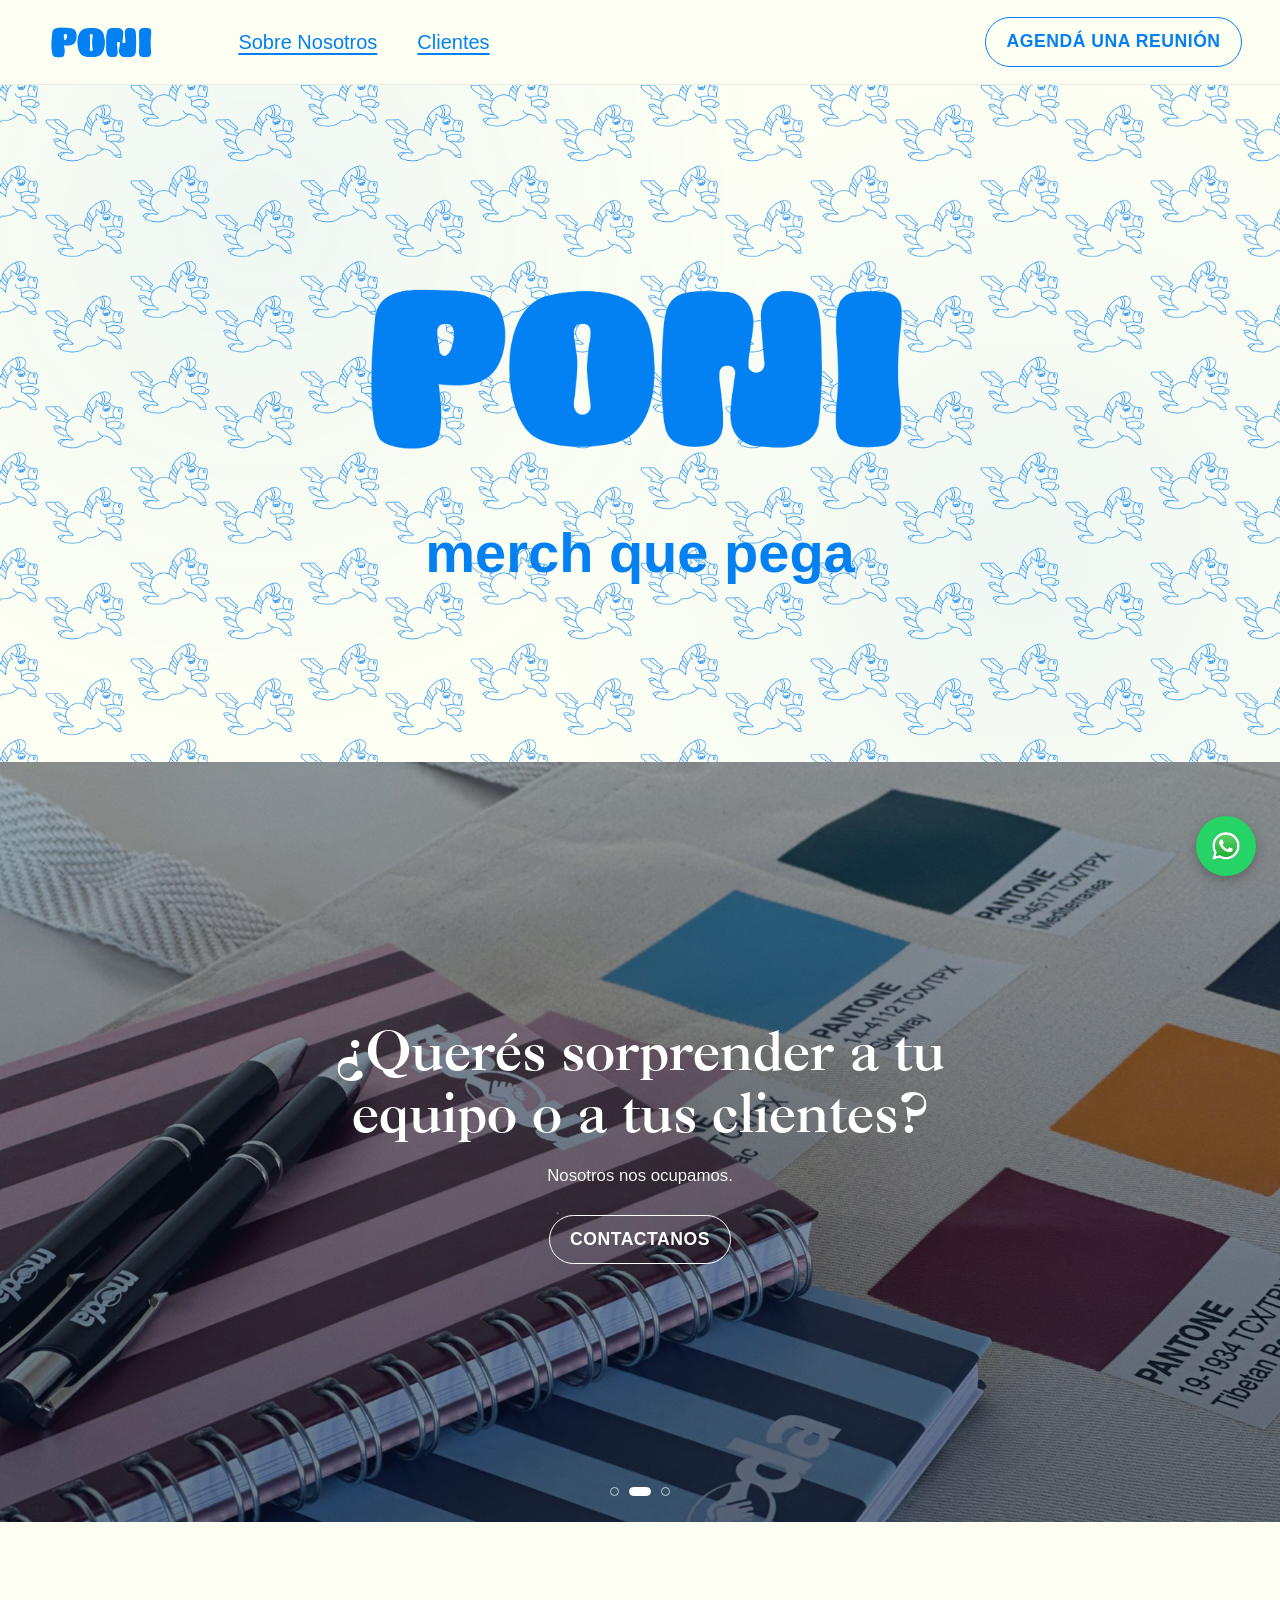
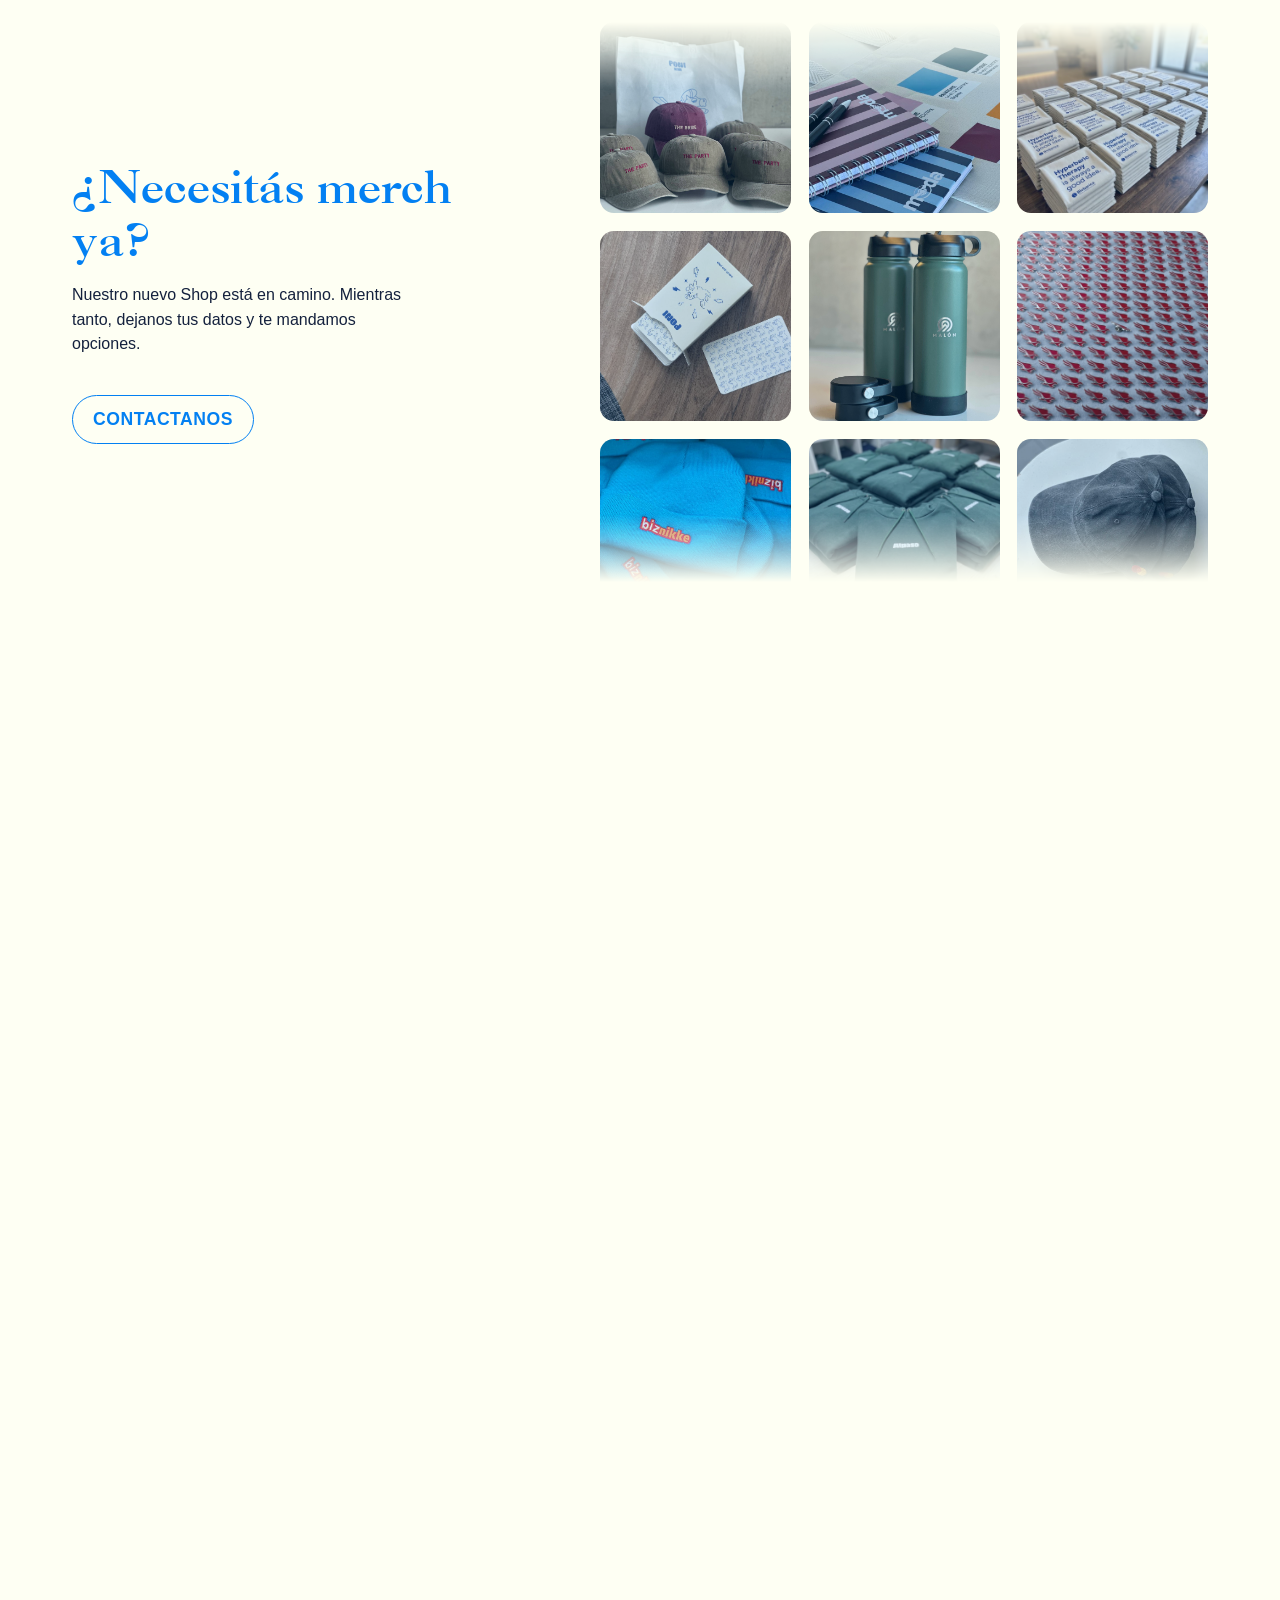
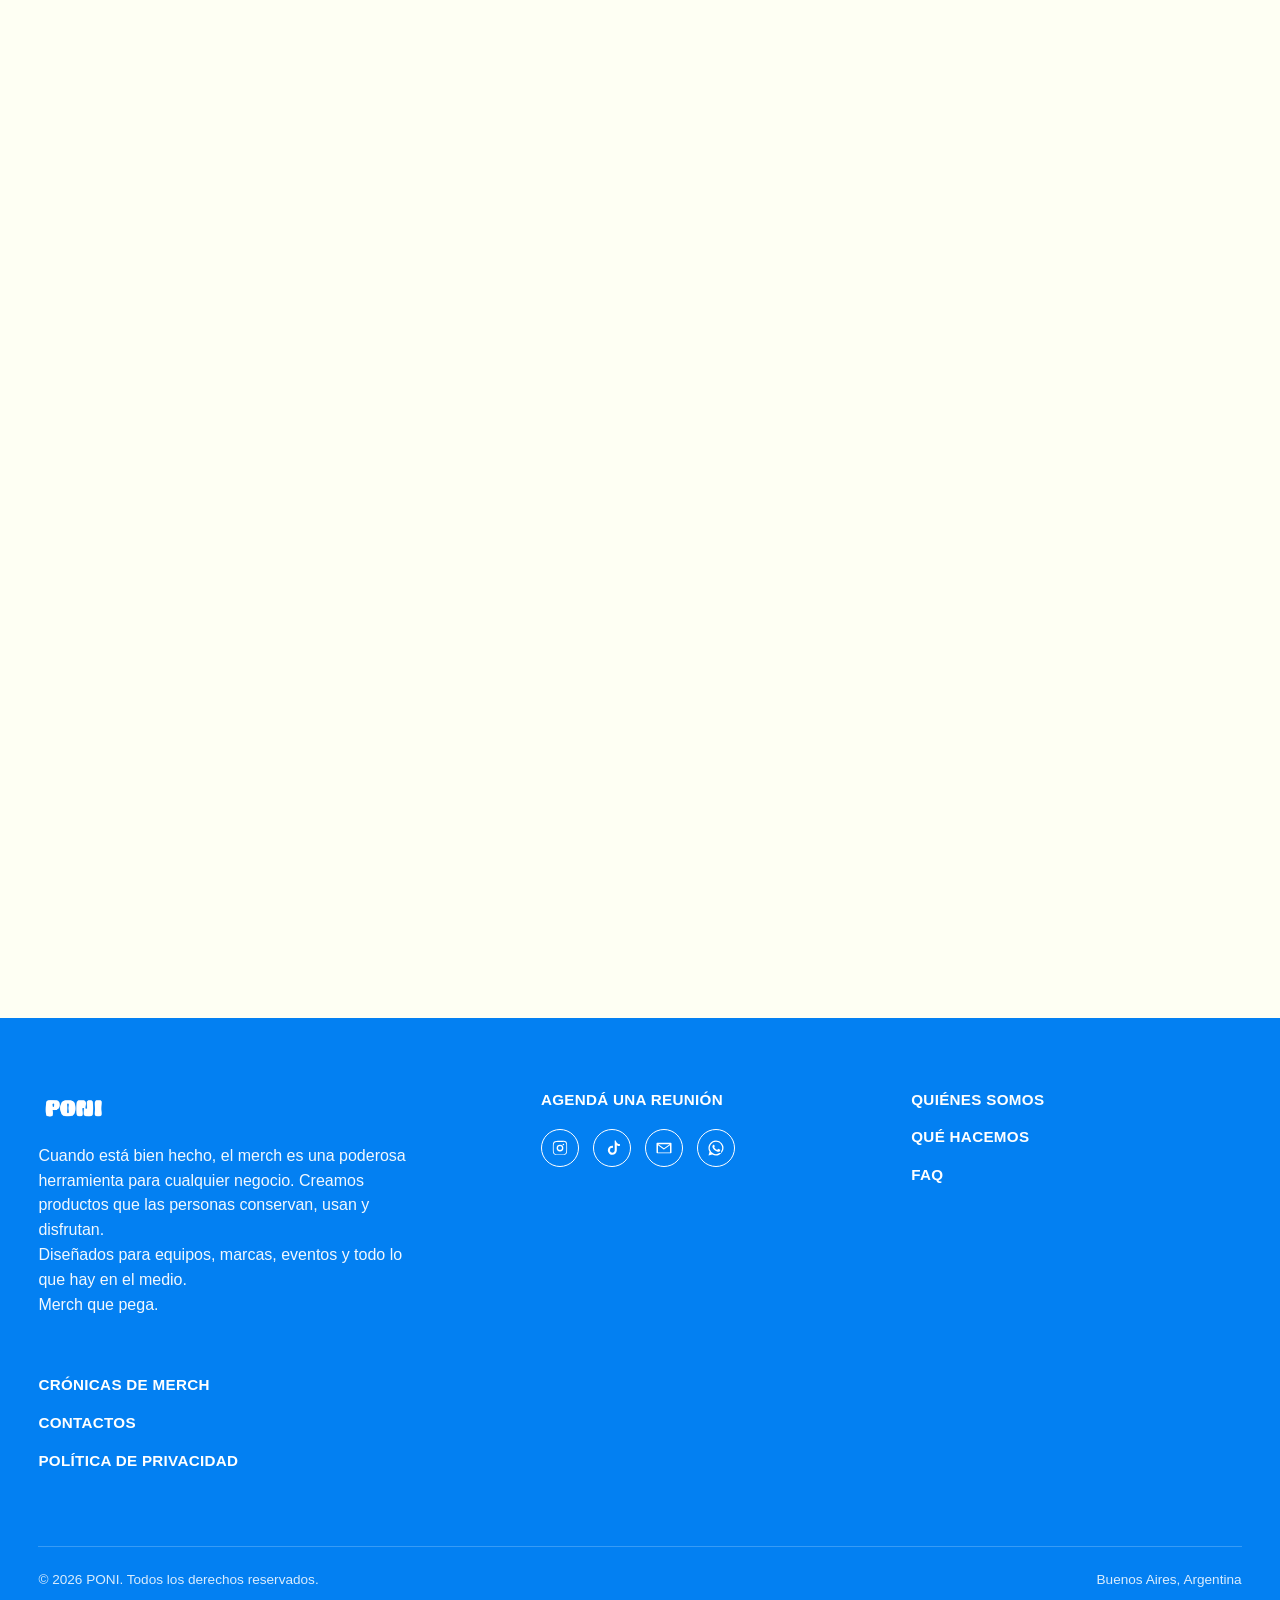
==== index.html @ 1d9a43fc "Update title and meta description in index.html" ====
<!DOCTYPE html>
<html lang="es">
<head>
  <meta charset="UTF-8">
  <meta name="viewport" content="width=device-width, initial-scale=1.0">
  <meta http-equiv="Content-Security-Policy" content="default-src 'self'; style-src 'self' 'unsafe-inline' https://fonts.googleapis.com; font-src 'self' https://fonts.gstatic.com; img-src 'self' data:; script-src 'self'; connect-src 'self'; object-src 'none'; base-uri 'self'; form-action 'self' mailto:; frame-ancestors 'none';">
<meta name="referrer" content="strict-origin-when-cross-origin">
  <title>Merch Personalizado y Merchandising Empresarial en Argentina | PONI</title>
<meta name="description" content="Creamos merch personalizado para empresas y eventos: botellas, tote bags, remeras, termos, mates, stickers y más. Merchandising empresarial que tus clientes van a usar de verdad. Pedí tu cotización.">
  <link rel="preconnect" href="https://fonts.googleapis.com">
  <link rel="preconnect" href="https://fonts.gstatic.com" crossorigin>
  <link href="https://fonts.googleapis.com/css2?family=Baloo+2:wght@600;700;800&family=Playfair+Display:ital,wght@0,500;0,600;0,700;1,600&family=Poppins:wght@400;500;600;700&display=swap" rel="stylesheet">
  <link rel="stylesheet" href="css/style.css">
  <link rel="icon" type="image/png" href="poni-beso.png">
  <link rel="stylesheet" href="https://cdnjs.cloudflare.com/ajax/libs/font-awesome/6.5.1/css/all.min.css">
  <script type="application/ld+json">
{
  "@context": "https://schema.org",
  "@type": "LocalBusiness",
  "name": "PONI Merch",
  "description": "Merchandising y merch personalizado para empresas y eventos.",
  "url": "https://mundoponi.com",
  "telephone": "+5491173352341",
  "address": {
    "@type": "PostalAddress",
    "addressLocality": "Buenos Aires",
    "addressCountry": "AR"
  },
  "sameAs": [
    "https://instagram.com/poni.merch",
    "https://www.tiktok.com/@poni.merch"
  ]
}
</script>
</head>
<body>
  <header class="site-header">
    <div class="wrap">
      <a href="index.html" class="logo"><img src="images/logo-poni.png" alt="PONI"></a>
      <nav class="main-nav">
        <a href="quienes-somos.html">Sobre Nosotros</a>
        <a href="clientes.html">Clientes</a>
      </nav>
      <a href="agenda.html" class="btn header-cta">Agendá una reunión</a>
      <button class="nav-toggle" aria-label="Abrir menu" onclick="document.querySelector('.main-nav').classList.toggle('open')">
        <span></span><span></span><span></span>
      </button>
    </div>
  </header>

  <section class="hero">
    <div class="hero-pattern" aria-hidden="true"></div>
    <div class="hero-inner">
      <img class="wordmark-img" src="images/logo-poni.png" alt="PONI">
      <p class="tagline">merch que pega</p>
    </div>
  </section>

  <section class="hero-carousel" aria-label="Destacados">
    <div class="hc-track">
      <div class="hc-slide is-active" style="background-image:url('images/hero-evento.jpg')">
        <div class="wrap">
          <h2>&iquest;Est&aacute;s organizando un evento?</h2>
          <p>Conoc&eacute; c&oacute;mo las marcas l&iacute;deres usan el merchandising personalizado de Poni para fortalecer su marca, conectar con su audiencia y alcanzar objetivos concretos.</p>
          <a href="que-hacemos.html#contacto" class="btn on-dark">Contactanos</a>
        </div>
      </div>
      <div class="hc-slide" style="background-image:url('images/hero-sorprender.jpg')">
        <div class="wrap">
          <h2>&iquest;Quer&eacute;s sorprender a tu equipo o a tus clientes?</h2>
          <p>Nosotros nos ocupamos.</p>
          <a href="que-hacemos.html#contacto" class="btn on-dark">Contactanos</a>
        </div>
      </div>
      <div class="hc-slide" style="background-image:url('images/hero-personalizado.jpg')">
        <div class="wrap">
          <h2>&iquest;Busc&aacute;s algo personalizado?</h2>
          <p>Nosotros lo podemos hacer.<br>Mandanos tus ideas</p>
          <a href="que-hacemos.html#contacto" class="btn on-dark">Contactanos</a>
        </div>
      </div>
    </div>
    <div class="hc-dots" role="tablist" aria-label="Elegir diapositiva">
      <button class="hc-dot is-active" aria-label="Diapositiva 1"></button>
      <button class="hc-dot" aria-label="Diapositiva 2"></button>
      <button class="hc-dot" aria-label="Diapositiva 3"></button>
    </div>
  </section>

  <section class="need-block">
    <div class="wrap need-grid">
      <div class="need-copy">
        <h2>&iquest;Necesit&aacute;s merch ya?</h2>
        <p>Nuestro nuevo Shop est&aacute; en camino. Mientras tanto, dejanos tus datos y te mandamos opciones.</p>
        <a href="que-hacemos.html#contacto" class="btn">Contactanos</a>
      </div>
      <div class="photo-collage">
  <div class="pc-lane pc-lane-down">
    <div class="pc-track">
      <a class="pc-item" href="clientes.html"><img src="images/t.JPG" alt="Gorras personalizadas PONI"></a>
      <a class="pc-item" href="clientes.html"><img src="images/cronicas-hero.jpg" alt="Mercado Libre"></a>
      <a class="pc-item" href="clientes.html"><img src="images/cl-biznikke.jpg" alt="Gorros Biznikke"></a>
      <a class="pc-item" href="clientes.html"><img src="images/cl-cabify.jpg" alt="Cabify Logistics"></a>
    </div>
  </div>
  <div class="pc-lane pc-lane-up">
    <div class="pc-track">
      <a class="pc-item" href="clientes.html"><img src="images/cl-pantone.jpg" alt="Cuadernos personalizados"></a>
      <a class="pc-item" href="clientes.html"><img src="images/malon.JPG" alt="Kit empresarial de bienvenida"></a>
      <a class="pc-item" href="clientes.html"><img src="images/cl-alpaso.jpg" alt="Buzos personalizados para tu café"></a>
      <a class="pc-item" href="clientes.html"><img src="images/cl-gio.jpg" alt="Kit para eventos personalizados"></a>
    </div>
  </div>
  <div class="pc-lane pc-lane-down">
    <div class="pc-track">
      <a class="pc-item" href="clientes.html"><img src="images/gallery-4.jpg" alt="Tote bags personalizadas"></a>
      <a class="pc-item" href="clientes.html"><img src="images/pins.JPG" alt="Mastercard pins personalizados"></a>
      <a class="pc-item" href="clientes.html"><img src="images/gallery-2.jpg" alt="Gorras bordadas o estampadas"></a>
      <a class="pc-item" href="clientes.html"><img src="images/cl-pampajet.jpg" alt="Pins personalizados"></a>
    </div>
  </div>
</div>
  </section>


  <section class="gallery-section">
    <div class="wrap">
      <h2 class="section-title">Merch que peg&oacute;.</h2>
    </div>
    <div class="gallery-outer">
      <div class="gallery">
        <figure><img src="images/cl-mercadolibre.jpg" alt="Mercado Libre" loading="lazy"><figcaption>Mercado Libre</figcaption></figure>
<figure><img src="images/cl-mastercard.jpg" alt="Mastercard" loading="lazy"><figcaption>Mastercard</figcaption></figure>
<figure><img src="images/alpaso-buzoback.jpg" alt="Alpaso" loading="lazy"><figcaption>Alpaso</figcaption></figure>
<figure><img src="images/cl-biofarea.jpg" alt="Biobarica" loading="lazy"><figcaption>Biobarica</figcaption></figure>
<figure><img src="images/cl-cabify.jpg" alt="Cabify Logistics" loading="lazy"><figcaption>Cabify Logistics</figcaption></figure>
<figure><img src="images/cl-pampajet.jpg" alt="Pampa Jet" loading="lazy"><figcaption>Pampa Jet</figcaption></figure>
<figure><img src="images/cl-biznikke.jpg" alt="Biznikke" loading="lazy"><figcaption>Biznikke</figcaption></figure>
<figure><img src="images/cl-gio.jpg" alt="Gio" loading="lazy"><figcaption>Gio</figcaption></figure>

        <figure><img src="images/cl-mercadolibre.jpg" alt="Mercado Libre" loading="lazy"><figcaption>Mercado Libre</figcaption></figure>
<figure><img src="images/cl-mastercard.jpg" alt="Mastercard" loading="lazy"><figcaption>Mastercard</figcaption></figure>
<figure><img src="images/takenos-red.jpg" alt="Takenos" loading="lazy"><figcaption>Takenos</figcaption></figure>
<figure><img src="images/santander-c.jpg" alt="Santander" loading="lazy"><figcaption>Santander</figcaption></figure>
<figure><img src="images/casa-moma.jpg" alt="Casa Moma" loading="lazy"><figcaption>Casa Moma</figcaption></figure>
<figure><img src="images/cl-pampajet.jpg" alt="Pampa Jet" loading="lazy"><figcaption>Pampa Jet</figcaption></figure>
<figure><img src="images/cl-biznikke.jpg" alt="Biznikke" loading="lazy"><figcaption>Biznikke</figcaption></figure>
<figure><img src="images/draper-t.jpg" alt="Draper" loading="lazy"><figcaption>Draper</figcaption></figure>

      </div>
    </div>
  </section>


  <section class="banner tall" style="background-image:url('images/hero-final.jpg')">
    <div class="wrap">
      <h2>&iquest;Est&aacute;s listo para que tus clientes recuerden tu marca para siempre?</h2>
      <a href="agenda.html" class="btn on-dark">Agendá una reunión</a>
    </div>
  </section>

  <section class="feature-rows">
  <div class="wrap">
    <h2>Merchandising personalizado para tu marca</h2>
    <div class="feature-row">
      <h3>Botellas y termos personalizados</h3>
      <p>Botellas, termos y mates con tu logo, ideales para regalos corporativos y merch de equipo.</p>
    </div>
    <div class="feature-row">
      <h3>Remeras y buzos personalizados</h3>
      <p>Indumentaria personalizada para eventos, lanzamientos y equipos de trabajo.</p>
    </div>
    <div class="feature-row">
      <h3>Tote bags y lonas personalizadas</h3>
      <p>Bolsas reutilizables con tu diseño, perfectas para ferias, eventos y regalos empresariales.</p>
    </div>
    <div class="feature-row">
      <h3>Stickers, biromes y lapiceras personalizadas</h3>
      <p>Productos ideales para packs de bienvenida y merchandising masivo.</p>
    </div>
  </div>
</section>

  <footer class="site-footer">
    <div class="wrap">
      <div class="footer-top">
        <div class="footer-brand">
          <span class="logo"><img src="images/logo-poni.png" alt="PONI"></span>
          <p>Cuando está bien hecho, el merch es una poderosa herramienta para cualquier negocio. Creamos productos que las personas conservan, usan y disfrutan.<br>
          Diseñados para equipos, marcas, eventos y todo lo que hay en el medio.<br>
          Merch que pega.</p>
        </div>
        <div class="footer-col">
          <a href="agenda.html">Agendá una reunión</a>
          <div class="social-row">
            <a href="https://instagram.com/poni.merch" aria-label="Instagram" target="_blank" rel="noopener"><svg viewBox="0 0 24 24"><path d="M12 2.2c3.2 0 3.6 0 4.9.07 1.2.06 2.4.32 3.3 1.2.9.9 1.14 2 1.2 3.3.06 1.3.07 1.7.07 4.9s0 3.6-.07 4.9c-.06 1.2-.3 2.4-1.2 3.3-.9.9-2.1 1.14-3.3 1.2-1.3.06-1.7.07-4.9.07s-3.6 0-4.9-.07c-1.2-.06-2.4-.3-3.3-1.2-.9-.9-1.14-2.1-1.2-3.3C2.5 15.6 2.5 15.2 2.5 12s0-3.6.07-4.9c.06-1.2.3-2.4 1.2-3.3.9-.9 2.1-1.14 3.3-1.2C8.4 2.2 8.8 2.2 12 2.2zm0 1.8c-3.14 0-3.5 0-4.75.07-1 .05-1.9.25-2.6.96-.7.7-.9 1.6-.96 2.6C3.6 8.5 3.6 8.86 3.6 12s0 3.5.07 4.75c.05 1 .25 1.9.96 2.6.7.7 1.6.9 2.6.96 1.25.06 1.6.07 4.75.07s3.5 0 4.75-.07c1-.05 1.9-.25 2.6-.96.7-.7.9-1.6.96-2.6.06-1.25.07-1.6.07-4.75s0-3.5-.07-4.75c-.05-1-.25-1.9-.96-2.6-.7-.7-1.6-.9-2.6-.96C15.5 4 15.14 4 12 4zm0 3.5a4.5 4.5 0 110 9 4.5 4.5 0 010-9zm0 1.8a2.7 2.7 0 100 5.4 2.7 2.7 0 000-5.4zm5.6-2a1.05 1.05 0 11-2.1 0 1.05 1.05 0 012.1 0z"/></svg></a>
            <a href="https://www.tiktok.com/@poni.merch" aria-label="TikTok" target="_blank" rel="noopener"><svg viewBox="0 0 24 24"><path d="M14.5 2h2.6c.15 1.4.8 2.6 1.9 3.5 1 .8 2.2 1.2 3.5 1.2v2.7c-1.5 0-2.9-.4-4.1-1.2v6.9c0 3.3-2.7 6-6 6-1.3 0-2.6-.4-3.6-1.2a6 6 0 01-2.4-4.8c0-3.3 2.7-6 6-6 .3 0 .6 0 .9.06v2.8a3.3 3.3 0 00-.9-.13 3.2 3.2 0 100 6.4c1.8 0 3.2-1.4 3.2-3.2V2z"/></svg></a>
            <a href="mailto:clara@mundoponi.com" aria-label="Email"><svg viewBox="0 0 24 24"><path d="M3 5h18a1 1 0 011 1v12a1 1 0 01-1 1H3a1 1 0 01-1-1V6a1 1 0 011-1zm1.4 2L12 12.3 19.6 7H4.4zM4 8.4V18h16V8.4l-7.6 5.4a1 1 0 01-1.2 0L4 8.4z"/></svg></a>
            <a href="https://wa.me/5491173352341?text=Hola%21%20Te%20escribo%20desde%20la%20web.%20Quería%20pedir%20un%20presupuesto%20de%20merch%20%3A%29" aria-label="WhatsApp" target="_blank" rel="noopener"><svg viewBox="0 0 24 24"><path d="M12 2a10 10 0 00-8.6 15.1L2 22l5-1.3A10 10 0 1012 2zm0 1.8a8.2 8.2 0 016.9 12.6l-.2.4.6 2.3-2.3-.6-.4.2A8.2 8.2 0 1112 3.8zm-3.2 4c-.2 0-.5 0-.7.3-.2.3-.9.8-.9 2s.9 2.4 1 2.5c.1.2 1.8 2.8 4.4 3.8 2.2.9 2.6.7 3.1.6.5 0 1.6-.6 1.8-1.3.2-.6.2-1.2.2-1.3-.1-.1-.3-.2-.6-.3l-1.8-.9c-.2-.1-.4-.1-.6.1l-.8 1c-.2.2-.3.2-.6.1-.3-.1-1.2-.4-2.2-1.4-.8-.7-1.4-1.6-1.5-1.9-.2-.3 0-.4.1-.6l.5-.6c.2-.2.2-.4.1-.6L9.6 8c-.2-.4-.4-.4-.6-.4h-.2z"/></svg></a>
          </div>
        </div>
        <div class="footer-col">
          <a href="quienes-somos.html">Quiénes somos</a>
          <a href="que-hacemos.html">Qué hacemos</a>
          <a href="que-hacemos.html#faq">FAQ</a>
        </div>
        <div class="footer-col">
          <a href="cronicas.html">Crónicas de merch</a>
          <a href="que-hacemos.html#contacto">Contactos</a>
          <a href="politica-privacidad.html">Política de privacidad</a>
        </div>
      </div>
      <div class="footer-bottom">
        <span>&copy; <span id="year"></span> PONI. Todos los derechos reservados.</span>
        <span>Buenos Aires, Argentina</span>
      </div>
    </div>
  </footer>
  <script src="js/main.js"></script>
  
 <a href="https://wa.me/5491173352341?text=Hola!%20Te%20escribo%20desde%20la%20web.%20Quer%C3%ADa%20pedir%20un%20presupuesto%20de%20merch%20%3A)" class="whatsapp-float" target="_blank" aria-label="Escribinos por WhatsApp">
  <img src="images/whatsapp-icon.png" alt="WhatsApp">
</a>
  
</body>
</html>
---- css/style.css ----
/* ==========================================================================
   PONI — merch que pega
   Shared stylesheet
   ========================================================================== */
@font-face {
  font-family: "Caslon 3 LT";
  src: url("../Caslon 3 LT Regular.ttf") format("truetype");
  font-weight: 400;
  font-style: normal;
  font-display: swap;
}

:root {
  --blue: #0380f2;
  --blue-dark: #0468c4;
  --navy: #0a1e3a;
  --cream: #fefff3;
  --cream-2: #fefff3;
  --ink: #14213d;
  --white: #ffffff;

  --font-display: "Baloo 2", "Poppins", sans-serif;   /* PONI logo, buttons, footer nav */
  --font-serif: "Caslon 3 LT", Georgia, serif;    /* headline copy */
  --font-body: "Helvetica Neue", Helvetica, Arial, sans-serif;   /* paragraphs, nav links */
   
  --container: 1200px;
  --radius: 999px;
  --radius-card: 18px;
}

* { box-sizing: border-box; }

html { scroll-behavior: smooth; }

body {
  margin: 0;
  background: var(--cream);
  color: var(--ink);
  font-family: var(--font-body);
  font-size: 16px;
  line-height: 1.55;
  -webkit-font-smoothing: antialiased;
}

img { max-width: 100%; display: block; }

a { color: inherit; text-decoration: none; }

.wrap {
  max-width: var(--container);
  margin: 0 auto;
  padding: 0 32px;
}

h1, h2, h3 { margin: 0; font-weight: 400; }

/* ---------- Buttons ---------- */
.btn {
  display: inline-flex;
  align-items: center;
  justify-content: center;
  gap: 8px;
  border: 1.5px solid currentColor;
  border-radius: var(--radius);
  padding: 10px 20px;
  font-family: var(--font-display);
  font-weight: 700;
  font-size: 1.1rem;
  letter-spacing: 0.03em;
  text-transform: uppercase;
  cursor: pointer;
  background: transparent;
  color: var(--blue);
  transition: background 0.18s ease, color 0.18s ease, transform 0.18s ease;
}
.btn:hover { background: var(--blue); color: var(--white); transform: translateY(-1px); }

.btn.on-dark { color: var(--white); }
.btn.on-dark:hover { background: var(--white); color: var(--navy); }

.btn.solid {
  background: var(--blue);
  color: var(--white);
  border-color: var(--blue);
}
.btn.solid:hover { background: var(--blue-dark); border-color: var(--blue-dark); }

/* ---------- Header ---------- */
.site-header {
  position: sticky;
  top: 0;
  z-index: 100;
  background: var(--cream);
  border-bottom: 1px solid rgba(10, 30, 58, 0.08);
}
.site-header .wrap {
  display: flex;
  align-items: center;
  justify-content: space-between;
  gap: 24px;
  max-width: none;
  padding: 6px clamp(16px, 3vw, 40px);   /* antes 18px arriba y abajo */
}
.logo {
  font-family: var(--font-display);
  font-weight: 800;
  font-size: 1.6rem;
  color: var(--blue);
  letter-spacing: 0.01em;
}
.logo img { height: 72px; width: auto; display: block; }
.footer-brand .logo img { height: 40px; filter: brightness(0) invert(1); }
.legal .logo-img { height: 56px; width: auto; margin: 0 auto; display: block; }
.main-nav {
  display: flex;
  align-items: center;
  gap: 40px;            /* antes 32px */
  flex: 1;
  margin-left: 48px;    /* antes 40px */
}
.main-nav a {
  color: var(--blue);
  font-size: 1.25rem;   /* antes 0.98rem */
  text-decoration: underline;
  text-underline-offset: 4px;
}
.main-nav a:hover { color: var(--blue-dark); }
.header-cta { white-space: nowrap; }

.nav-toggle {
  display: none;
  background: none;
  border: none;
  cursor: pointer;
  padding: 6px;
}
.nav-toggle span {
  display: block;
  width: 24px;
  height: 2px;
  background: var(--blue);
  margin: 5px 0;
}

/* ---------- Hero (home) ---------- */
.hero {
  position: relative;
  overflow: hidden;
  text-align: center;
  padding: 90px 24px 110px;
  background-image: radial-gradient(circle at 20% 20%, rgba(3,128,242,0.06), transparent 45%),
    radial-gradient(circle at 80% 70%, rgba(3,128,242,0.06), transparent 45%);
}
.hero-pattern {
  position: absolute;
  inset: 0;
  background-image:
    url("../images/pattern-poni.png"),
    url("../images/pattern-poni.png");
  background-size: 170px auto, 170px auto;
  background-position: 0 0, 85px 61px;
  background-repeat: repeat, repeat;
  opacity: 0.9;
  z-index: 0;
  animation: patternDrift 18s linear infinite;
  animation-direction: reverse;
}
@keyframes patternDrift {
  from { background-position: 0 0, 85px 61px; }
  to   { background-position: -130px 100px, -45px 161px; }
}
.hero-inner { position: relative; z-index: 1; }
.hero .wordmark-img {
  width: min(680px, 82vw);
  margin: 0 auto;
  display: block;
  animation: heroPop 0.8s cubic-bezier(.2,.9,.3,1.3) both;
}
.hero .tagline {
  font-family: var(--font-display);
  font-weight: 700;
  color: var(--blue);
  font-size: clamp(1.4rem, 6vw, 3.5rem);
  margin-top: clamp(-3rem, -8vw, -6rem);
  animation: heroFadeUp 0.7s ease-out 0.25s both;
}
@keyframes heroPop {
  0% { opacity: 0; transform: scale(0.85) translateY(18px); }
  100% { opacity: 1; transform: scale(1) translateY(0); }
}
@keyframes heroFadeUp {
  0% { opacity: 0; transform: translateY(14px); }
  100% { opacity: 1; transform: translateY(0); }
}

/* Ajustes para pantallas chicas */
@media (max-width: 600px) {
  .hero {
    padding: 60px 16px 70px;
  }
}

@media (prefers-reduced-motion: reduce) {
  .hero-pattern { animation: none; }
  .hero .wordmark-img, .hero .tagline { animation: none; }
}

/* ---------- Home hero carousel (auto-rotating, sliding) ---------- */
.hero-carousel {
  position: relative;
  height: 760px;
  overflow: hidden;
}
.hc-track {
  display: flex;
  height: 100%;
  transition: transform 0.8s cubic-bezier(.65, 0, .35, 1);
  will-change: transform;
}
.hc-slide {
  position: relative;
  flex: 0 0 100%;
  display: flex;
  align-items: center;
  background-size: cover;
  background-position: center;
  color: var(--white);
  text-align: center;
}
.hc-slide::before {
  content: "";
  position: absolute;
  inset: 0;
  background: linear-gradient(180deg, rgba(10,20,40,0.35), rgba(10,20,40,0.55));
}
.hc-slide .wrap { position: relative; z-index: 1; width: 100%; }
.hc-slide h2 {
  font-family: var(--font-serif);
  font-size: clamp(2.1rem, 5vw, 3.4rem);
  line-height: 1.15;
  max-width: 780px;
  margin: 0 auto;
}
.hc-slide p {
  max-width: 560px;
  margin: 18px auto 0;
  font-size: 1.05rem;
  opacity: 0.95;
}
.hc-slide .btn { margin-top: 26px; }
.hc-dots {
  position: absolute;
  z-index: 3;
  left: 50%;
  bottom: 26px;
  transform: translateX(-50%);
  display: flex;
  gap: 10px;
}
.hc-dot {
  width: 9px;
  height: 9px;
  border-radius: 50%;
  border: 1.5px solid var(--white);
  background: transparent;
  padding: 0;
  cursor: pointer;
  opacity: 0.7;
  transition: opacity 0.2s ease, background 0.2s ease, width 0.2s ease;
}
.hc-dot.is-active {
  background: var(--white);
  opacity: 1;
  width: 22px;
  border-radius: 5px;
}
@media (max-width: 980px) {
  .hero-carousel { height: 620px; }
}
@media (max-width: 640px) {
  .hero-carousel { height: 520px; }
}
@media (prefers-reduced-motion: reduce) {
  .hc-track { transition: none; }
}
/* ---------- Photo banner sections (full-bleed with overlay text) ---------- */
.banner {
  position: relative;
  min-height: 560px;
  display: flex;
  align-items: center;
  background-size: cover;
  background-position: center;
  color: var(--white);
  text-align: center;
  overflow: hidden;
}
.banner::before {
  content: "";
  position: absolute;
  inset: 0;
  background: linear-gradient(180deg, rgba(10,20,40,0.35), rgba(10,20,40,0.55));
}
.banner .wrap { position: relative; z-index: 1; width: 100%; }
.banner h2 {
  font-family: var(--font-serif);
  font-size: clamp(2.1rem, 5vw, 3.4rem);
  line-height: 1.15;
  max-width: 780px;
  margin: 0 auto;
}
.banner p {
  max-width: 560px;
  margin: 18px auto 0;
  font-size: 1.05rem;
  opacity: 0.95;
}
.banner .btn { margin-top: 26px; }
.banner.short { min-height: 420px; }
.banner.tall { min-height: 640px; }

/* ---------- Split need-block ---------- */
.need-block {
  padding: 100px 0;
}
.need-grid {
  display: grid;
  grid-template-columns: 1fr 1.3fr;
  gap: 60px;
  align-items: center;
}
.need-grid h2 {
  font-family: var(--font-serif);
  color: var(--blue);
  font-size: clamp(2rem, 4vw, 2.9rem);
  line-height: 1.15;
}
.need-grid p { margin-top: 16px; max-width: 40ch; }
.need-grid .btn { margin-top: 22px; }

/* ---------- Photo collage: 3 columns scrolling forever ---------- */
.photo-collage {
  display: grid;
  grid-template-columns: repeat(3, 1fr);
  gap: 18px;
  height: 560px;                 /* alto de la "ventana"; ajustalo a gusto */
  overflow: hidden;
  -webkit-mask-image: linear-gradient(to bottom, transparent, #000 12%, #000 88%, transparent);
  mask-image: linear-gradient(to bottom, transparent, #000 12%, #000 88%, transparent);
}
.pc-lane { min-width: 0; }
.pc-track {
  display: flex;
  flex-direction: column;
  will-change: transform;
}
.pc-item {
  display: block;
  margin-bottom: 18px;           /* margin y no gap, para que el loop sea exacto */
  border-radius: 14px;
  overflow: hidden;
}
.pc-item img {
  width: 100%;
  aspect-ratio: 1 / 1;
  height: auto;
  object-fit: cover;
}

/* Solo se anima cuando el JS ya duplicó las fotos (clase pc-ready) */
.pc-ready .pc-lane-down .pc-track { animation: pc-down 50s linear infinite; }
.pc-ready .pc-lane-up .pc-track   { animation: pc-up 42s linear infinite; }
.photo-collage:hover .pc-track    { animation-play-state: paused; }

@keyframes pc-up   { from { transform: translateY(0); }    to { transform: translateY(-50%); } }
@keyframes pc-down { from { transform: translateY(-50%); } to { transform: translateY(0); } }

@media (max-width: 640px) {
  .photo-collage { height: 420px; gap: 10px; }
  .pc-item { margin-bottom: 10px; border-radius: 10px; }
}
@media (prefers-reduced-motion: reduce) {
  .photo-collage { height: auto; -webkit-mask-image: none; mask-image: none; }
}

/* ---------- Gallery / Merch que pegó ---------- */
.section-title {
  font-family: var(--font-serif);
  color: var(--blue);
  font-size: clamp(2.2rem, 5vw, 3.2rem);
  padding: 0 0 40px;
}
.gallery-outer {
  width: 100%;
  overflow: hidden;
  padding-bottom: 12px;
}
.gallery {
  display: flex;
  gap: 20px;
  width: max-content;
  padding: 0 32px;
  animation: gallery-scroll 42s linear infinite;
}
.gallery-outer:hover .gallery,
.gallery-outer:focus-within .gallery {
  animation-play-state: paused;
}
@keyframes gallery-scroll {
  from { transform: translateX(0); }
  to { transform: translateX(-50%); }
}
.gallery-static {
  display: grid;
  grid-template-columns: repeat(4, 1fr);
  gap: 20px;
}
.gallery figure {
  flex: 0 0 auto;
  width: min(320px, 70vw);
}
.gallery figure, .gallery-static figure {
  position: relative;
  margin: 0;
  border-radius: var(--radius-card);
  overflow: hidden;
  aspect-ratio: 4 / 5;
}
.gallery img, .gallery-static img { width: 100%; height: 100%; object-fit: cover; }
.gallery figcaption, .gallery-static figcaption {
  position: absolute;
  left: 16px;
  bottom: 14px;
  color: var(--white);
  font-family: var(--font-serif);
  font-size: 1.2rem;
  text-shadow: 0 2px 10px rgba(0,0,0,0.35);
}
.gallery-section { padding: 90px 0 60px; }
.gallery-section .wrap { margin-bottom: 40px; }
@media (prefers-reduced-motion: reduce) {
  .gallery { animation: none; overflow-x: auto; scroll-snap-type: x proximity; }
  .gallery figure { scroll-snap-align: start; }
}

/* ---------- Footer ---------- */
.site-footer {
  background: var(--blue);
  color: var(--white);
  padding: 70px 0 40px;
  margin-top: 0;
}
.footer-top {
  display: grid;
  grid-template-columns: 1.4fr 1fr 1fr;
  gap: 40px;
  padding-bottom: 60px;
}
.footer-brand .logo { color: var(--white); }
.footer-brand p { margin-top: 16px; max-width: 42ch; opacity: 0.95; }
.footer-col a, .footer-col p {
  display: block;
  font-family: var(--font-display);
  font-weight: 700;
  text-transform: uppercase;
  font-size: 0.95rem;
  letter-spacing: 0.02em;
  margin-bottom: 14px;
}
.footer-col a:hover { text-decoration: underline; }
.social-row {
  display: flex;
  gap: 14px;
  margin-top: 18px;
}
.site-footer .wrap {
  max-width: none;
  padding-left: clamp(16px, 3vw, 40px);
  padding-right: clamp(16px, 3vw, 40px);
}
.social-row a {
  width: 38px; height: 38px;
  border: 1.5px solid var(--white);
  border-radius: 50%;
  display: flex; align-items: center; justify-content: center;
}
.social-row svg { width: 18px; height: 18px; fill: var(--white); }
.footer-bottom {
  border-top: 1px solid rgba(255,255,255,0.25);
  padding-top: 22px;
  font-size: 0.85rem;
  opacity: 0.85;
  display: flex;
  justify-content: space-between;
  flex-wrap: wrap;
  gap: 10px;
}

/* ---------- Generic page hero (inner pages) ---------- */
.page-hero {
  padding: 70px 0 20px;
}
.page-hero h1 {
  font-family: var(--font-serif);
  color: var(--blue);
  font-size: clamp(2.4rem, 6vw, 3.8rem);
  line-height: 1.1;
  max-width: 16ch;
}
.page-hero .eyebrow-line {
  color: var(--blue);
  font-size: 1.05rem;
  margin-top: 14px;
  max-width: 60ch;
}

/* ---------- Two column text/image ---------- */
.split {
  display: grid;
  grid-template-columns: 1fr 1fr;
  gap: 70px;
  align-items: center;
  padding: 70px 0;
}
.split img { border-radius: var(--radius-card); width: 100%; object-fit: cover; }
.split.reverse .col-media { order: 2; }
.split h2 {
  font-family: var(--font-serif);
  color: var(--blue);
  font-size: clamp(1.7rem, 3.5vw, 2.3rem);
  line-height: 1.2;
}
.split p { margin-top: 14px; }

/* ---------- value / feature rows ---------- */
.feature-rows { padding: 60px 0; }
.feature-row {
  display: grid;
  grid-template-columns: 1fr 1.6fr;
  gap: 40px;
  padding: 34px 0;
  border-top: 1px solid rgba(10,30,58,0.12);
}
.feature-row:last-child { border-bottom: 1px solid rgba(10,30,58,0.12); }
.feature-row h3 {
  font-family: var(--font-serif);
  color: var(--blue);
  font-size: 1.4rem;
  line-height: 1.25;
}
.feature-row p { margin: 0; }

/* ---------- Values 3 col (quienes somos) ---------- */
.values-grid {
  display: grid;
  grid-template-columns: repeat(3, 1fr);
  gap: 40px;
  padding: 70px 0;
}
.values-grid .value h3 {
  font-family: var(--font-serif);
  color: var(--blue);
  font-size: 1.3rem;
  margin-bottom: 10px;
}
.values-grid .value {
  border-top: 1px solid rgba(10,30,58,0.15);
  padding-top: 18px;
}

/* ---------- Client logo strip ---------- */
.logo-strip { padding: 60px 0 90px; text-align: center; }
.logo-strip .section-title { padding-bottom: 10px; text-align: center;}
.logo-strip .sub { color: var(--blue); margin-bottom: 40px; }
.logo-wall {
  display: grid;
  grid-template-columns: repeat(4, 1fr);
  gap: 20px;
  align-items: stretch;
}
.logo-wall .chip {
  display: flex;
  align-items: center;
  justify-content: center;
  height: 110px;
  opacity: 0.85;
  border: 1px solid rgba(10,30,58,0.15);
  border-radius: 14px;
  padding: 18px 22px;
  transition: opacity 0.15s ease, border-color .15s ease;
}
.logo-wall .chip img {
  max-width: 100%;
  max-height: 56px;
  width: auto;
  height: auto;
  object-fit: contain;
}
.logo-wall .chip:hover { opacity: 1; border-color: var(--blue); }

/* ---------- Client work grid (clientes.html) ---------- */
.work-grid {
  display: grid;
  grid-template-columns: repeat(3, 1fr);
  gap: 22px;
  padding: 20px 0 80px;
}
.work-grid figure {
  margin: 0;
  position: relative;
  border-radius: var(--radius-card);
  overflow: hidden;
  aspect-ratio: 1 / 1;
}
.work-grid img { width: 100%; height: 100%; object-fit: cover; }
.work-grid figcaption {
  position: absolute;
  left: 16px;
  bottom: 14px;
  color: var(--white);
  font-family: var(--font-display);
  font-weight: 700;
  font-size: 1.05rem;
  text-shadow: 0 2px 8px rgba(0,0,0,0.4);
}

/* ---------- Form ---------- */
.contact-section { padding: 30px 0 100px; }
.contact-section .section-title { text-align: center; }
.contact-section .sub { text-align: center; color: var(--blue); margin-top: -22px; padding-bottom: 40px;}
form.poni-form {
  max-width: 620px;
  margin: 0 auto;
  display: flex;
  flex-direction: column;
  gap: 16px;
}
.poni-form input,
.poni-form select,
.poni-form textarea {
  width: 100%;
  border: 1.5px solid var(--blue);
  border-radius: 14px;
  padding: 14px 18px;
  font-family: var(--font-body);
  font-size: 0.98rem;
  background: var(--white);
  color: var(--ink);
}
.poni-form select { color: var(--blue); font-weight: 600; }
.poni-form textarea { min-height: 140px; resize: vertical; }
.poni-form input:focus,
.poni-form select:focus,
.poni-form textarea:focus {
  outline: 2px solid var(--blue);
  outline-offset: 1px;
}
.poni-form .file-row {
  display: flex;
  align-items: center;
  gap: 10px;
  color: var(--blue);
  font-size: 0.92rem;
}
.poni-form button.btn { align-self: flex-start; }
.form-note { text-align: center; font-size: 0.85rem; color: var(--blue); margin-top: -4px; }

/* ---------- Standalone hero form page (agenda) ---------- */
.agenda-hero { text-align: center; padding: 60px 0 10px; }
.agenda-hero .wordmark {
  font-family: var(--font-display);
  font-weight: 800;
  color: var(--blue);
  font-size: clamp(2.5rem, 8vw, 4rem);
}
.agenda-hero h1 {
  font-family: var(--font-serif);
  color: var(--blue);
  font-size: clamp(2rem, 5vw, 2.8rem);
  margin-top: 6px;
}
.agenda-hero .sub { color: var(--blue); margin-top: 6px; }
.contact-links {
  display: flex;
  gap: 12px;
  justify-content: center;
  margin-top: 26px;
}
.contact-links a {
  width: 46px; height: 46px;
  border-radius: 50%;
  background: var(--blue);
  display: flex; align-items: center; justify-content: center;
}
.contact-links svg { width: 20px; height: 20px; fill: var(--white); }

/* ---------- Blog / Cronicas ---------- */
.blog-hero { padding: 70px 0 40px; }
.blog-hero h1 {
  font-family: var(--font-serif);
  font-size: clamp(2.4rem, 6vw, 3.6rem);
  color: var(--blue);
  display: flex;
  align-items: center;
  gap: 0.2em;
  flex-wrap: wrap;
}
.blog-hero p { color: var(--blue); margin-top: 12px; }
.blog-feature { padding: 0 0 60px; }
.blog-feature img { border-radius: var(--radius-card); width: 100%; max-height: 460px; object-fit: cover; }
.blog-feature h2 {
  font-family: var(--font-serif);
  color: var(--blue);
  font-size: clamp(1.6rem, 3.5vw, 2.2rem);
  margin-top: 26px;
}
.blog-feature p.lead { margin-top: 10px; max-width: 60ch; }

.blog-list { padding: 20px 0 90px; }
.blog-list h2 {
  font-family: var(--font-serif);
  color: var(--blue);
  font-size: 2rem;
  padding-bottom: 30px;
}
.post-grid {
  display: grid;
  grid-template-columns: repeat(4, 1fr);
  gap: 22px;
}
.post-card img {
  border-radius: var(--radius-card);
  aspect-ratio: 4/5;
  object-fit: cover;
  margin-bottom: 16px;
}
.post-card h3 {
  font-family: var(--font-serif);
  color: var(--blue);
  font-size: 1.1rem;
  line-height: 1.3;
}
.post-card p { font-size: 0.92rem; margin-top: 8px; }

/* ---------- Legal page ---------- */
.legal { padding: 20px 0 100px; }
.legal .wordmark {
  font-family: var(--font-display);
  color: var(--blue);
  font-weight: 800;
  font-size: 3rem;
  text-align: center;
  display: block;
}
.legal h1 {
  font-family: var(--font-serif);
  color: var(--blue);
  text-align: center;
  font-size: clamp(2rem, 5vw, 2.8rem);
  margin: 10px 0 40px;
}
.legal .effective-date { color: var(--blue); font-weight: 600; margin-bottom: 18px; }
.legal-grid {
  display: grid;
  grid-template-columns: 1fr 2fr;
  gap: 40px;
}
.legal-body h2 {
  font-family: var(--font-serif);
  color: var(--blue);
  font-size: 1.4rem;
  margin: 34px 0 12px;
}
.legal-body h2:first-child { margin-top: 0; }
.legal-body p, .legal-body li { color: var(--blue); }
.legal-body ul { padding-left: 20px; }
.legal-body li { margin-bottom: 8px; }
.legal-body strong { color: var(--ink); }

/* ---------- Utility ---------- */
.center { text-align: center; }
.mt-0 { margin-top: 0; }

/* ---------- Scroll reveal ---------- */
.reveal {
  opacity: 0;
  transform: translateY(28px);
  transition: opacity 0.7s cubic-bezier(.2,.7,.2,1), transform 0.7s cubic-bezier(.2,.7,.2,1);
}
.reveal.is-visible {
  opacity: 1;
  transform: translateY(0);
}
@media (prefers-reduced-motion: reduce) {
  .reveal { opacity: 1; transform: none; transition: none; }
}
/* ---------- Blue overlay tint on photos (brand consistency) ---------- */
.gallery figure::before,
.gallery-static figure::before,
.work-grid figure::before,
.pc-item::before {
  content: "";
  position: absolute;
  inset: 0;
  background: var(--blue);
  opacity: 0.16;
  z-index: 1;
  pointer-events: none;
  transition: opacity 0.3s ease;
}
.pc-item { position: relative; }

/* Se atenúa al pasar el mouse, para que la foto "respire" */
.gallery figure:hover::before,
.gallery-static figure:hover::before,
.work-grid figure:hover::before {
  opacity: 0.06;
}
/* ---------- Image hover polish ---------- */
.gallery figure, .gallery-static figure, .work-grid figure, .post-card img, .photo-collage img {
  overflow: hidden;
}
.gallery img, .gallery-static img, .work-grid img, .photo-collage img, .post-card img {
  transition: transform 0.6s cubic-bezier(.2,.7,.2,1);
}
.gallery figure:hover img, .gallery-static figure:hover img,
.work-grid figure:hover img, .photo-collage a:hover img,
.post-card:hover img {
  transform: scale(1.06);
}
.btn { transition: background 0.18s ease, color 0.18s ease, transform 0.18s ease, box-shadow 0.18s ease; }
.btn:hover { box-shadow: 0 6px 18px rgba(3,128,242,0.18); }
.main-nav a { transition: color 0.15s ease; }
.logo-wall .chip { transition: opacity 0.15s ease, border-color 0.15s ease, transform 0.15s ease; }
.logo-wall .chip:hover { transform: translateY(-3px); }
.site-header { transition: box-shadow 0.2s ease; }
.site-header.is-scrolled { box-shadow: 0 2px 14px rgba(10,30,58,0.08); }

/* ==========================================================================
   Responsive
   ========================================================================== */
@media (max-width: 980px) {
  .need-grid { grid-template-columns: 1fr; gap: 36px; }
  .split { grid-template-columns: 1fr; gap: 30px; }
  .split .col-media { order: -1 !important; }
  .footer-top { grid-template-columns: 1fr; gap: 34px; }
  .values-grid { grid-template-columns: 1fr; gap: 30px; }
  .work-grid { grid-template-columns: repeat(2, 1fr); }
  .gallery-static { grid-template-columns: repeat(2, 1fr); }
  .post-grid { grid-template-columns: repeat(2, 1fr); }
  .logo-wall { grid-template-columns: repeat(3, 1fr); }
  .legal-grid { grid-template-columns: 1fr; }
  .feature-row { grid-template-columns: 1fr; gap: 10px; }
}

@media (max-width: 640px) {
  .wrap { padding: 0 20px; }
  .main-nav {
    display: none;
    position: absolute;
    top: 100%;
    left: 0;
    right: 0;
    background: var(--cream);
    flex-direction: column;
    align-items: flex-start;
    gap: 4px;
    padding: 16px 20px 22px;
    border-bottom: 1px solid rgba(10,30,58,0.08);
    margin-left: 0;
  }
  .main-nav.open { display: flex; }
  .site-header .wrap { position: relative; }
  .nav-toggle { display: block; }
  .header-cta { display: none; }
  .banner { min-height: 420px; }
  .photo-collage { height: 420px; gap: 10px; }
  .pc-item { margin-bottom: 10px; border-radius: 10px; }
  .work-grid { grid-template-columns: 1fr 1fr; }
  .post-grid { grid-template-columns: 1fr; }
  .logo-wall { grid-template-columns: repeat(2, 1fr); }
  .footer-bottom { flex-direction: column; }
}
@media (max-width: 768px) {
  .logo img { height: 46px; }
}

.whatsapp-float {
  position: fixed;
  bottom: 24px;
  right: 24px;
  width: 60px;
  height: 60px;
  background: #25D366;
  color: #fff;
  border-radius: 50%;
  display: flex;
  align-items: center;
  justify-content: center;
  font-size: 34px;
  box-shadow: 0 4px 12px rgba(0,0,0,0.25);
  z-index: 9999;
  text-decoration: none;
  transition: transform 0.2s;
}
.whatsapp-float:hover { transform: scale(1.1); }


@media (max-width: 768px) {
  .whatsapp-float { width: 52px; height: 52px; bottom: 16px; right: 16px; }
  .whatsapp-float img { width: 26px; height: 26px; }
}
.whatsapp-float img {
  width: 32px;
  height: 32px;
  display: block;
}
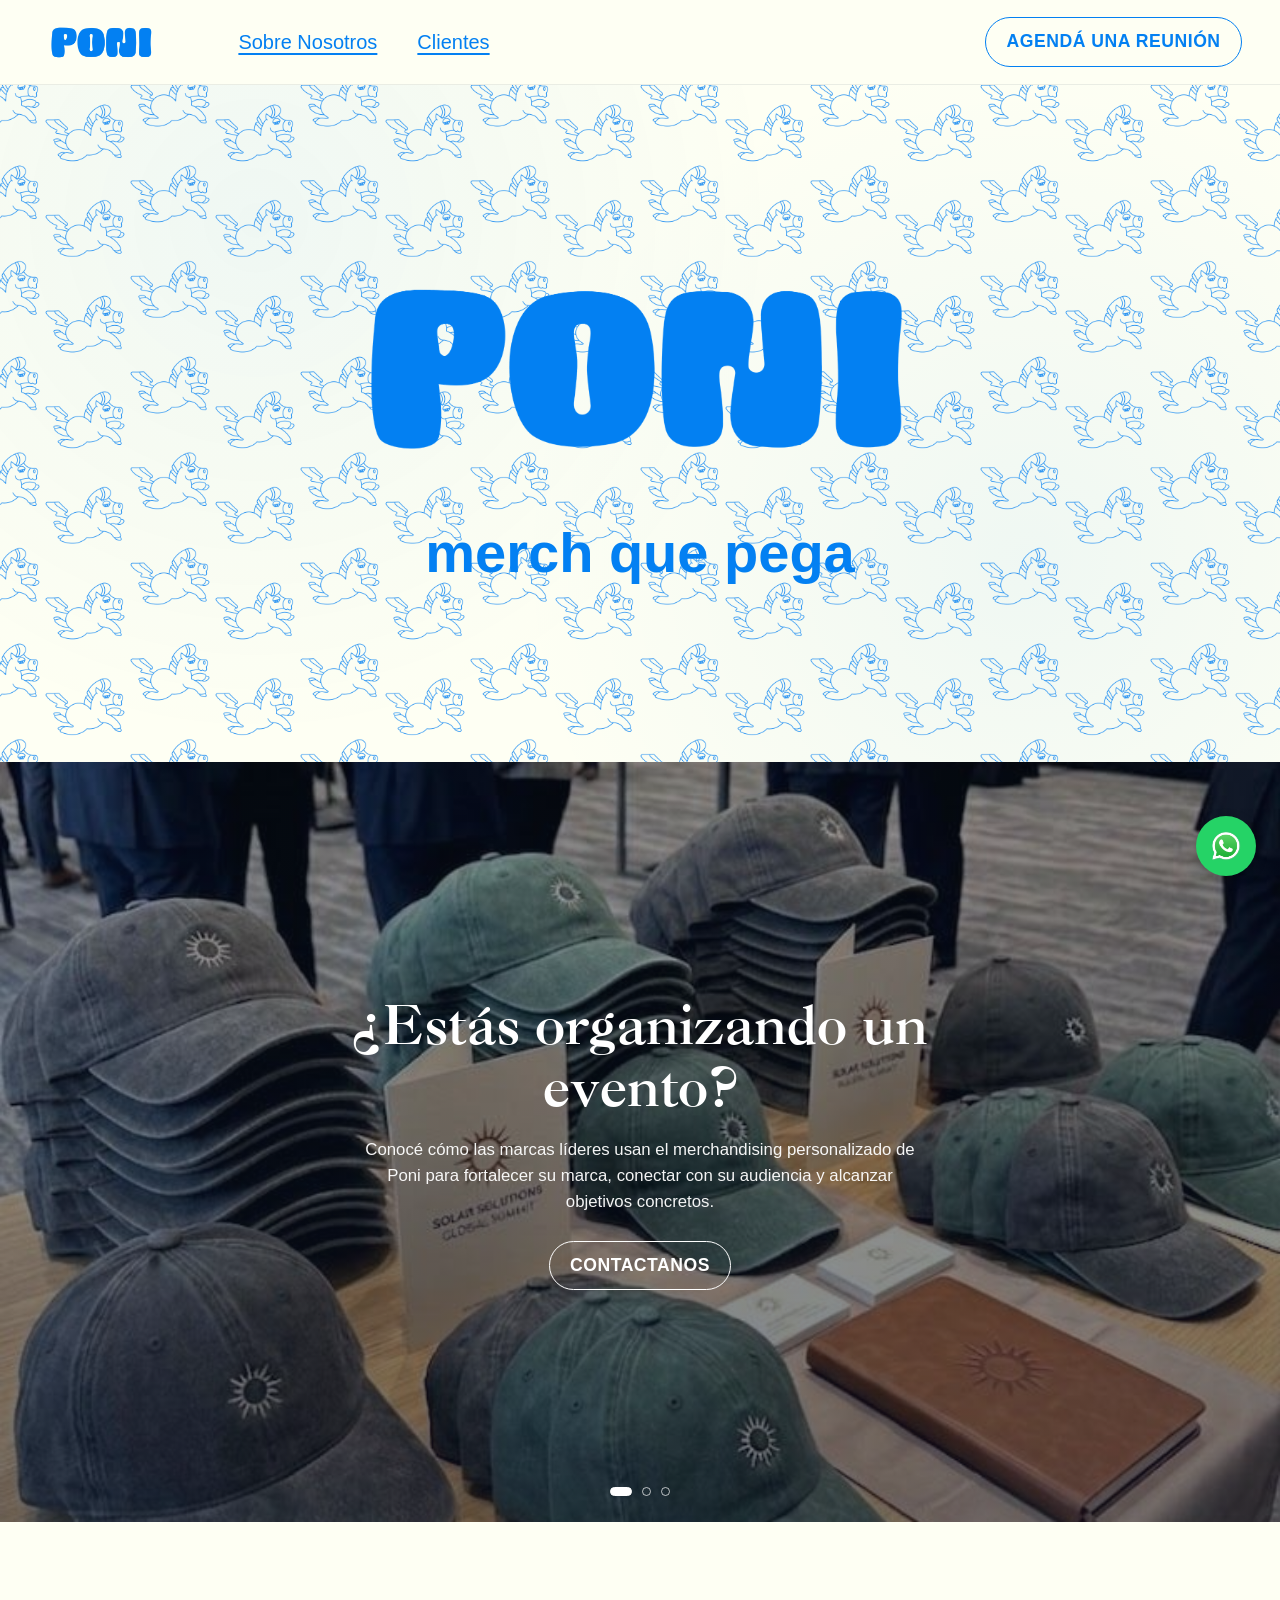
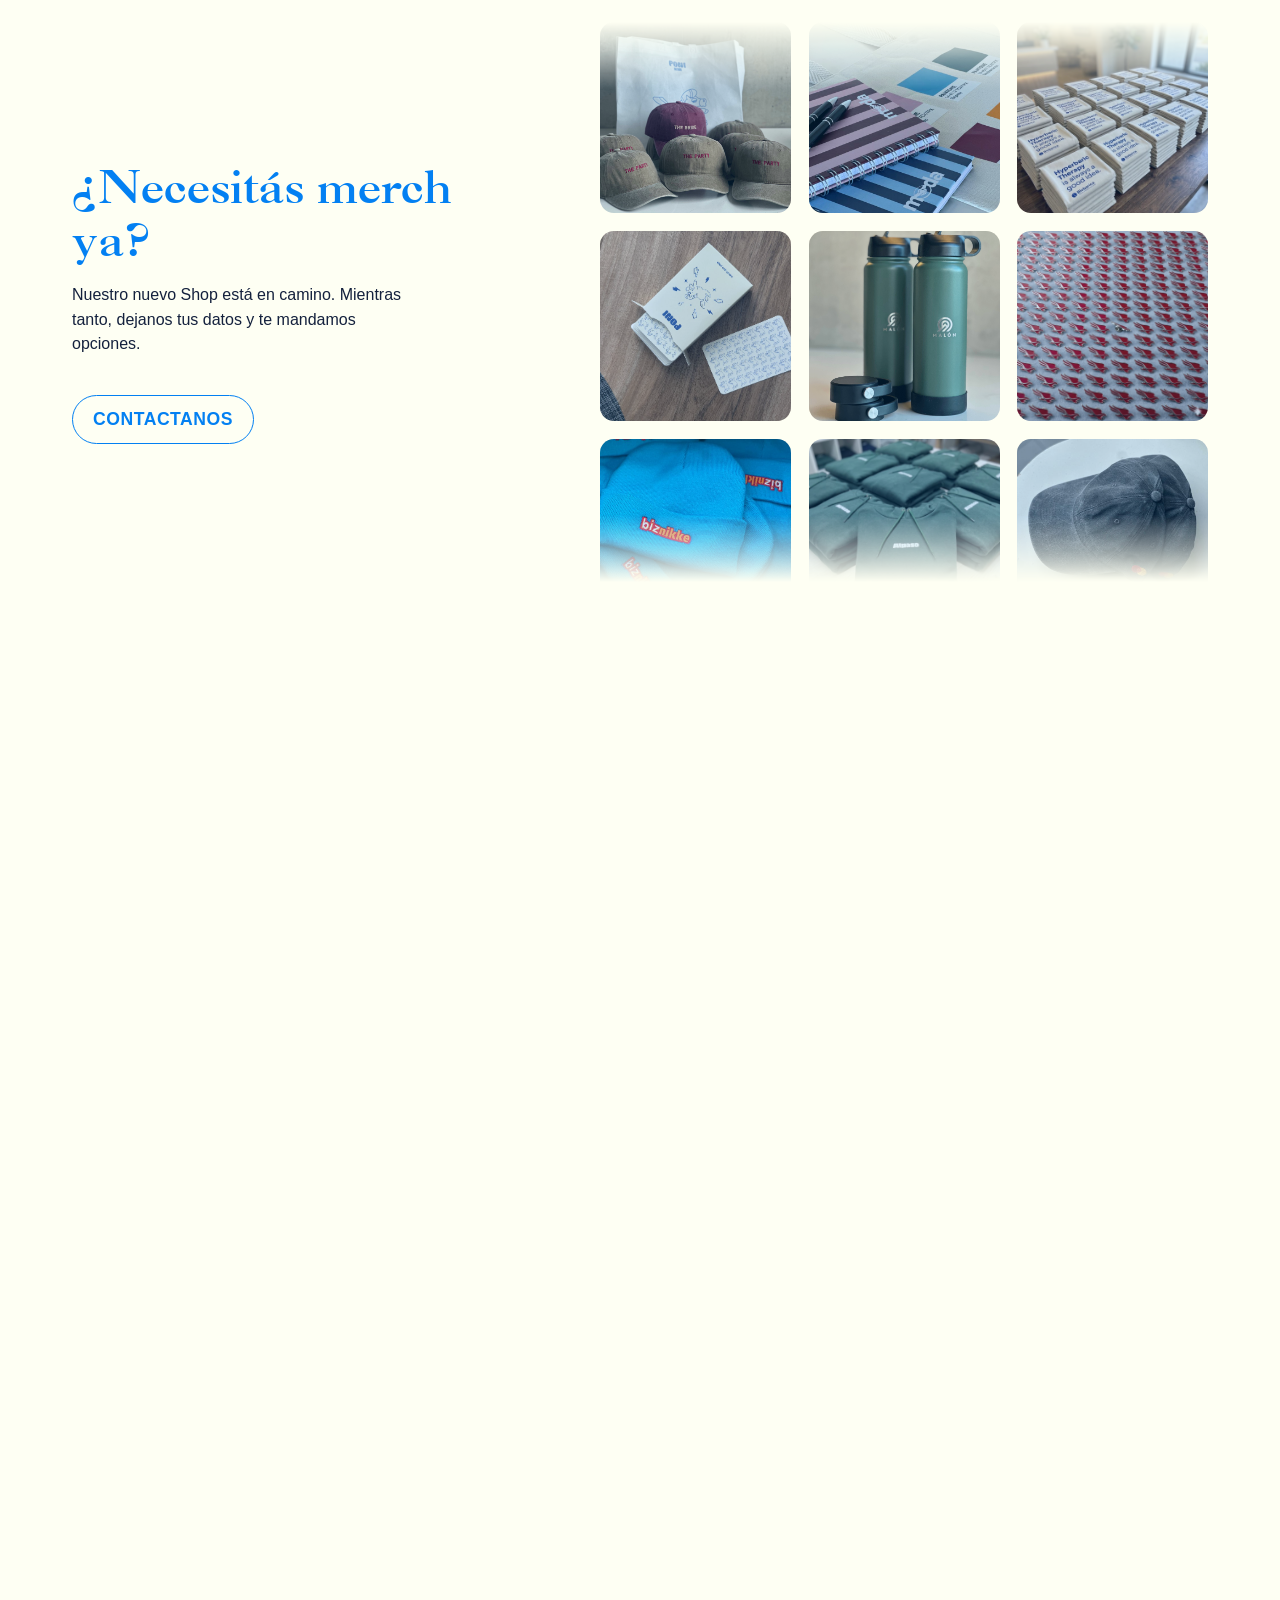
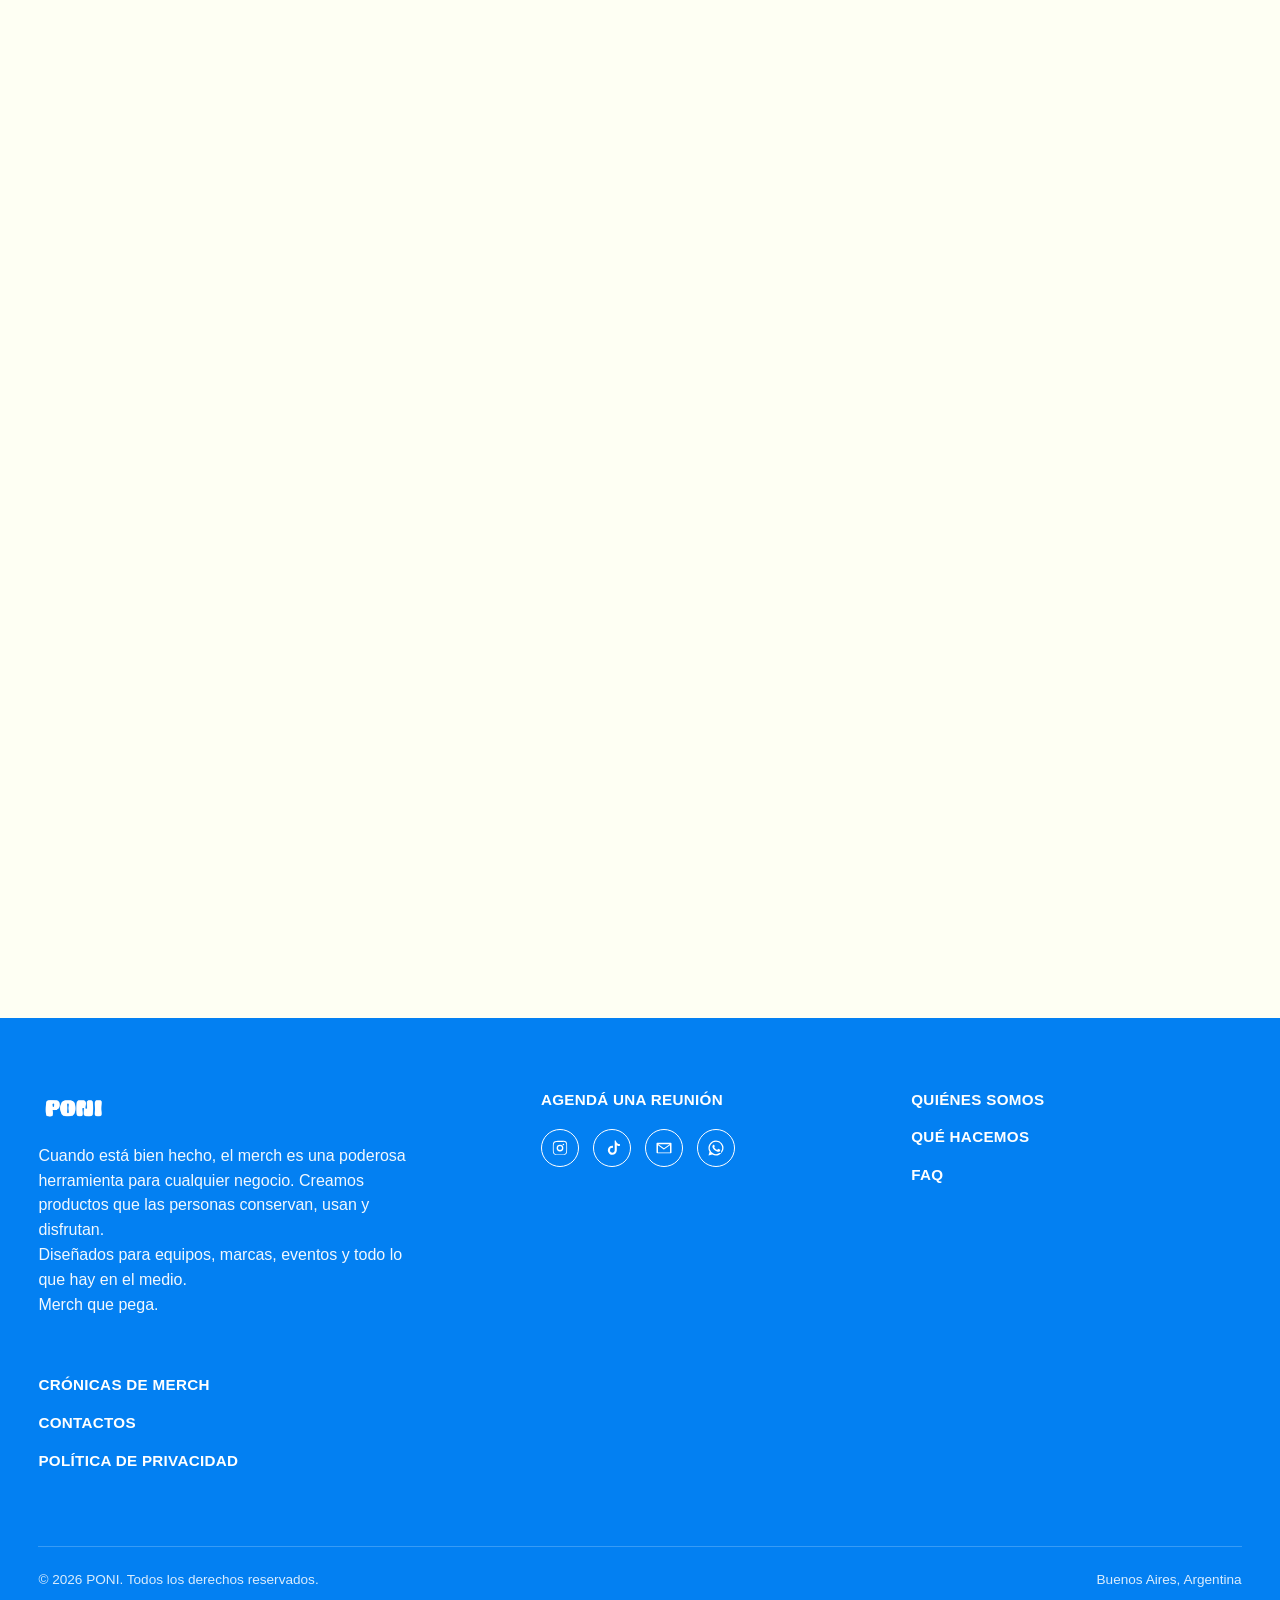
==== commit ad73dd8e: "Fix script tag closing in index.html" ====
--- a/index.html
+++ b/index.html
@@ -31,7 +31,7 @@
     "https://www.tiktok.com/@poni.merch"
   ]
 }
-</script>
+</script> <script src="js/schema.json" type="application/ld+json"></script>
 </head>
 <body>
   <header class="site-header">
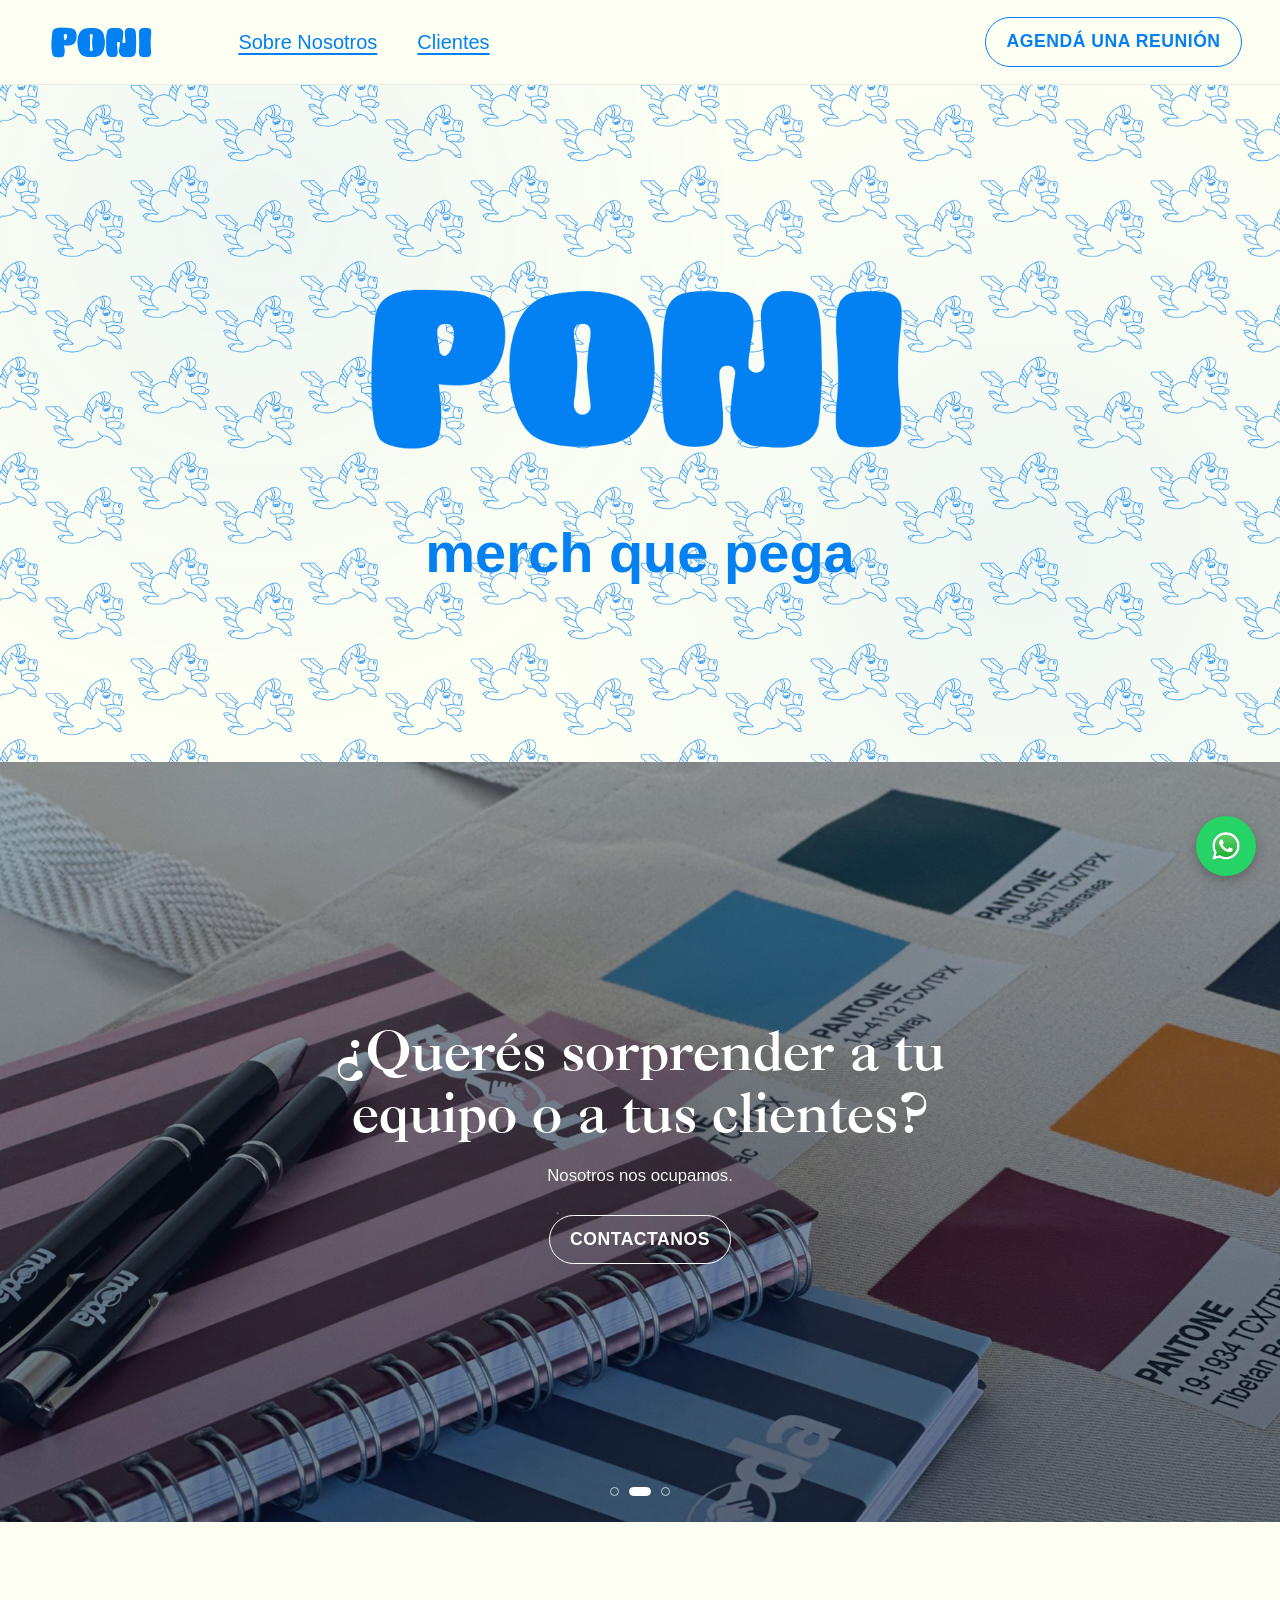
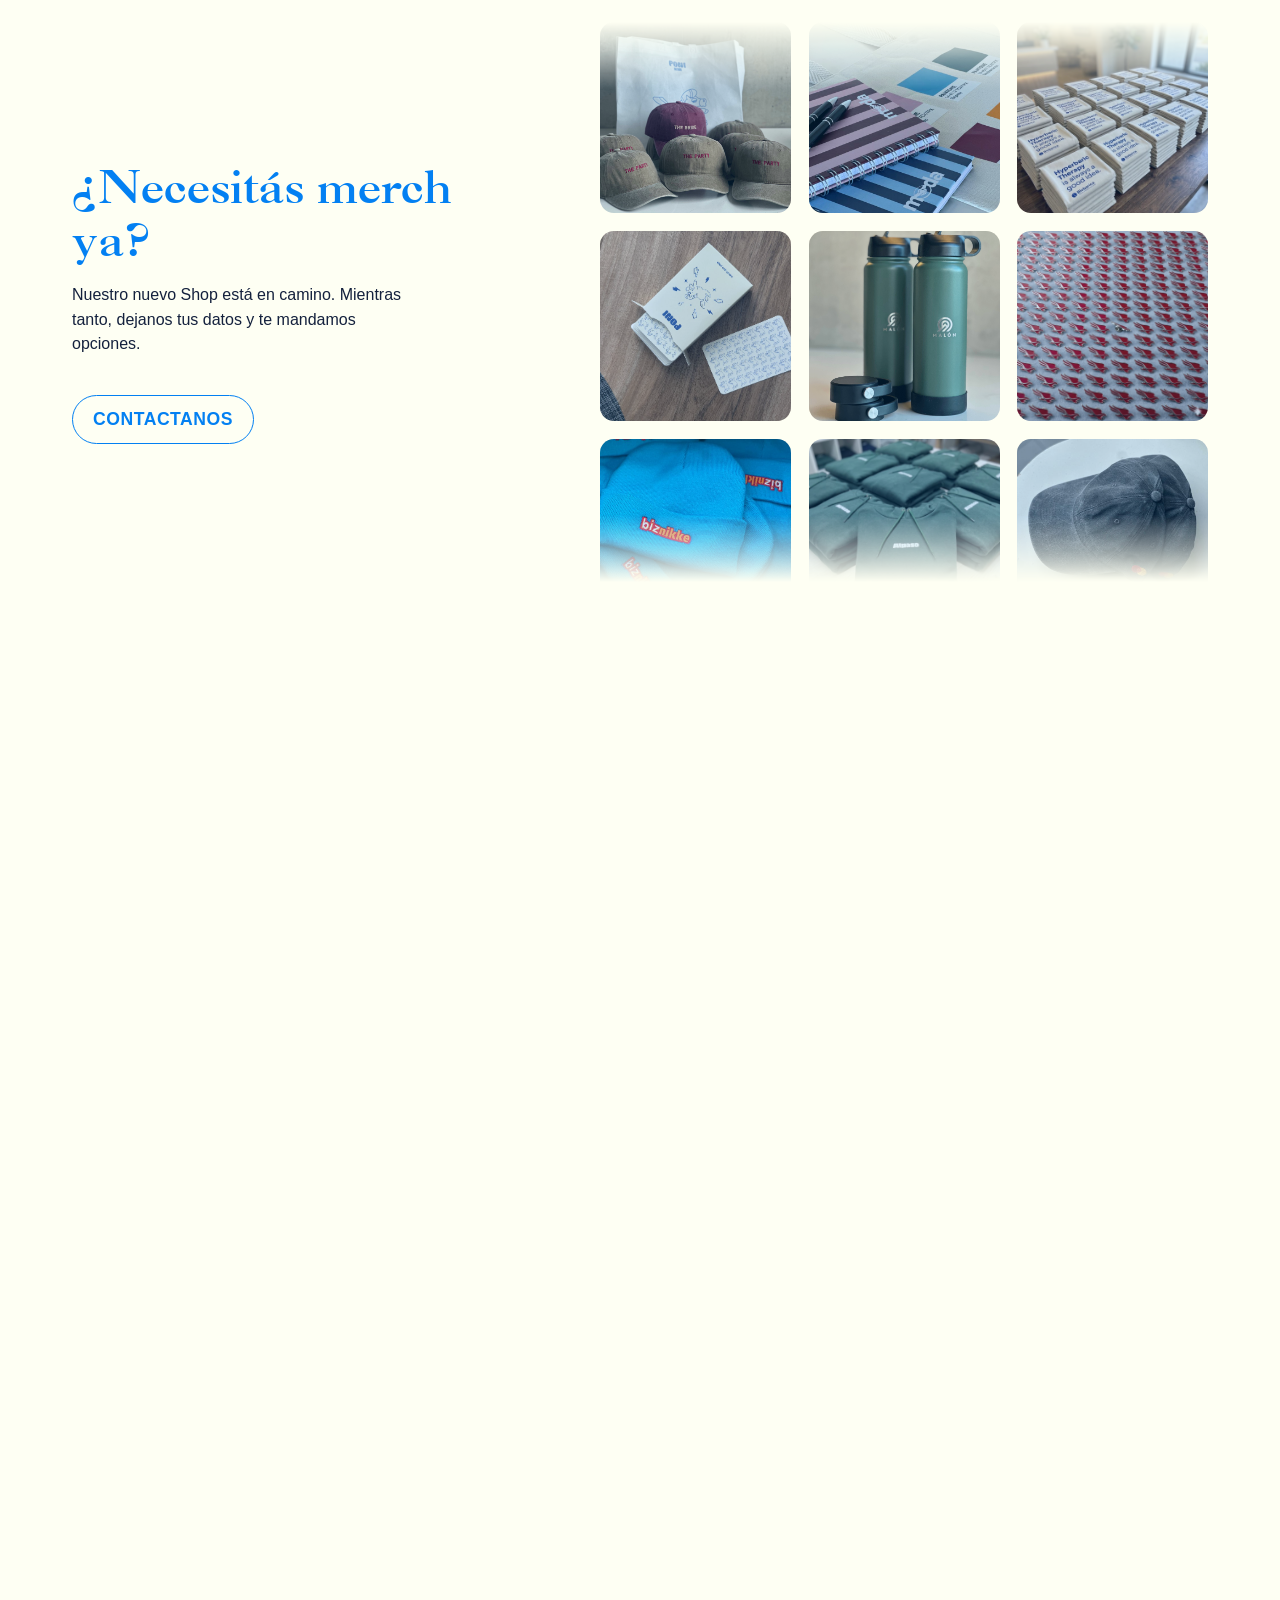
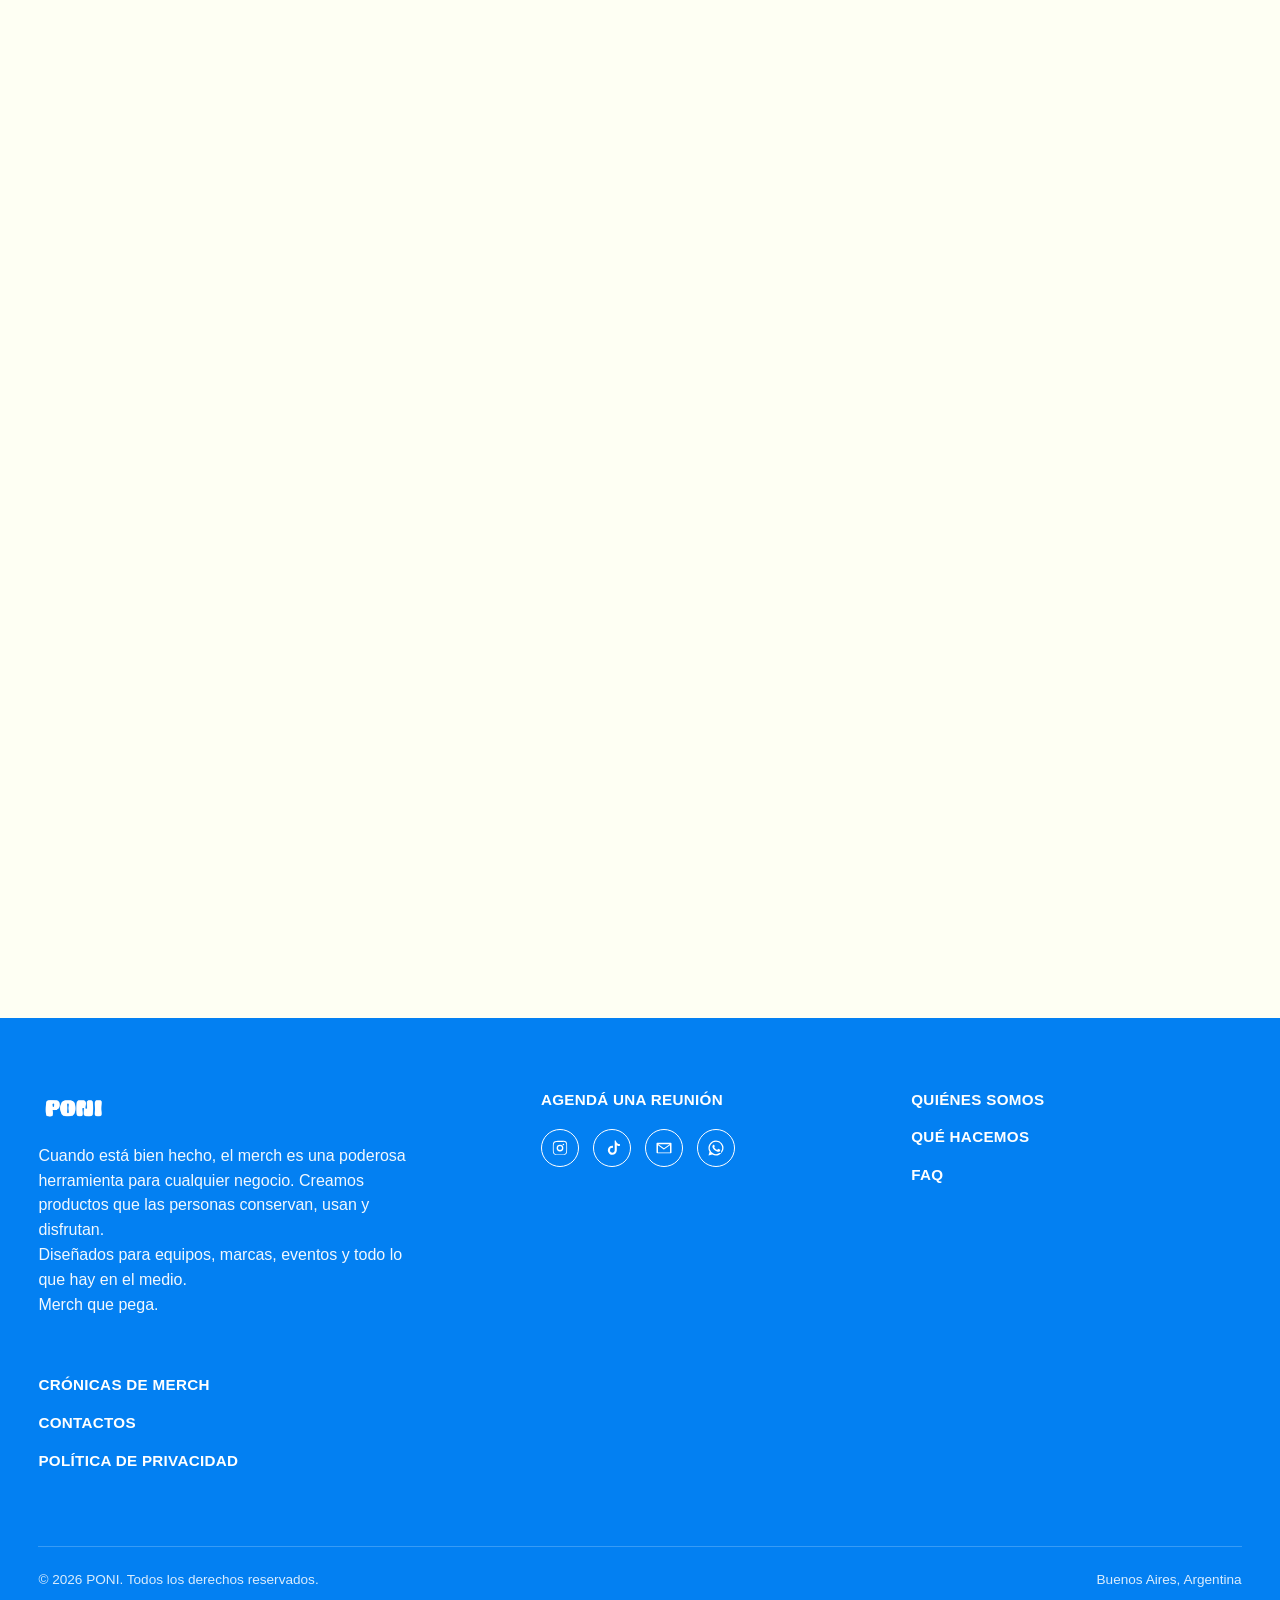
==== commit 40c20fbc: "Remove Font Awesome and LocalBusiness schema Removed Font Awesome stylesheet and structured data scr" ====
--- a/index.html
+++ b/index.html
@@ -12,25 +12,7 @@
   <link href="https://fonts.googleapis.com/css2?family=Baloo+2:wght@600;700;800&family=Playfair+Display:ital,wght@0,500;0,600;0,700;1,600&family=Poppins:wght@400;500;600;700&display=swap" rel="stylesheet">
   <link rel="stylesheet" href="css/style.css">
   <link rel="icon" type="image/png" href="poni-beso.png">
-  <link rel="stylesheet" href="https://cdnjs.cloudflare.com/ajax/libs/font-awesome/6.5.1/css/all.min.css">
-  <script type="application/ld+json">
-{
-  "@context": "https://schema.org",
-  "@type": "LocalBusiness",
-  "name": "PONI Merch",
-  "description": "Merchandising y merch personalizado para empresas y eventos.",
-  "url": "https://mundoponi.com",
-  "telephone": "+5491173352341",
-  "address": {
-    "@type": "PostalAddress",
-    "addressLocality": "Buenos Aires",
-    "addressCountry": "AR"
-  },
-  "sameAs": [
-    "https://instagram.com/poni.merch",
-    "https://www.tiktok.com/@poni.merch"
-  ]
-}
+ 
 </script> <script src="js/schema.json" type="application/ld+json"></script>
 </head>
 <body>
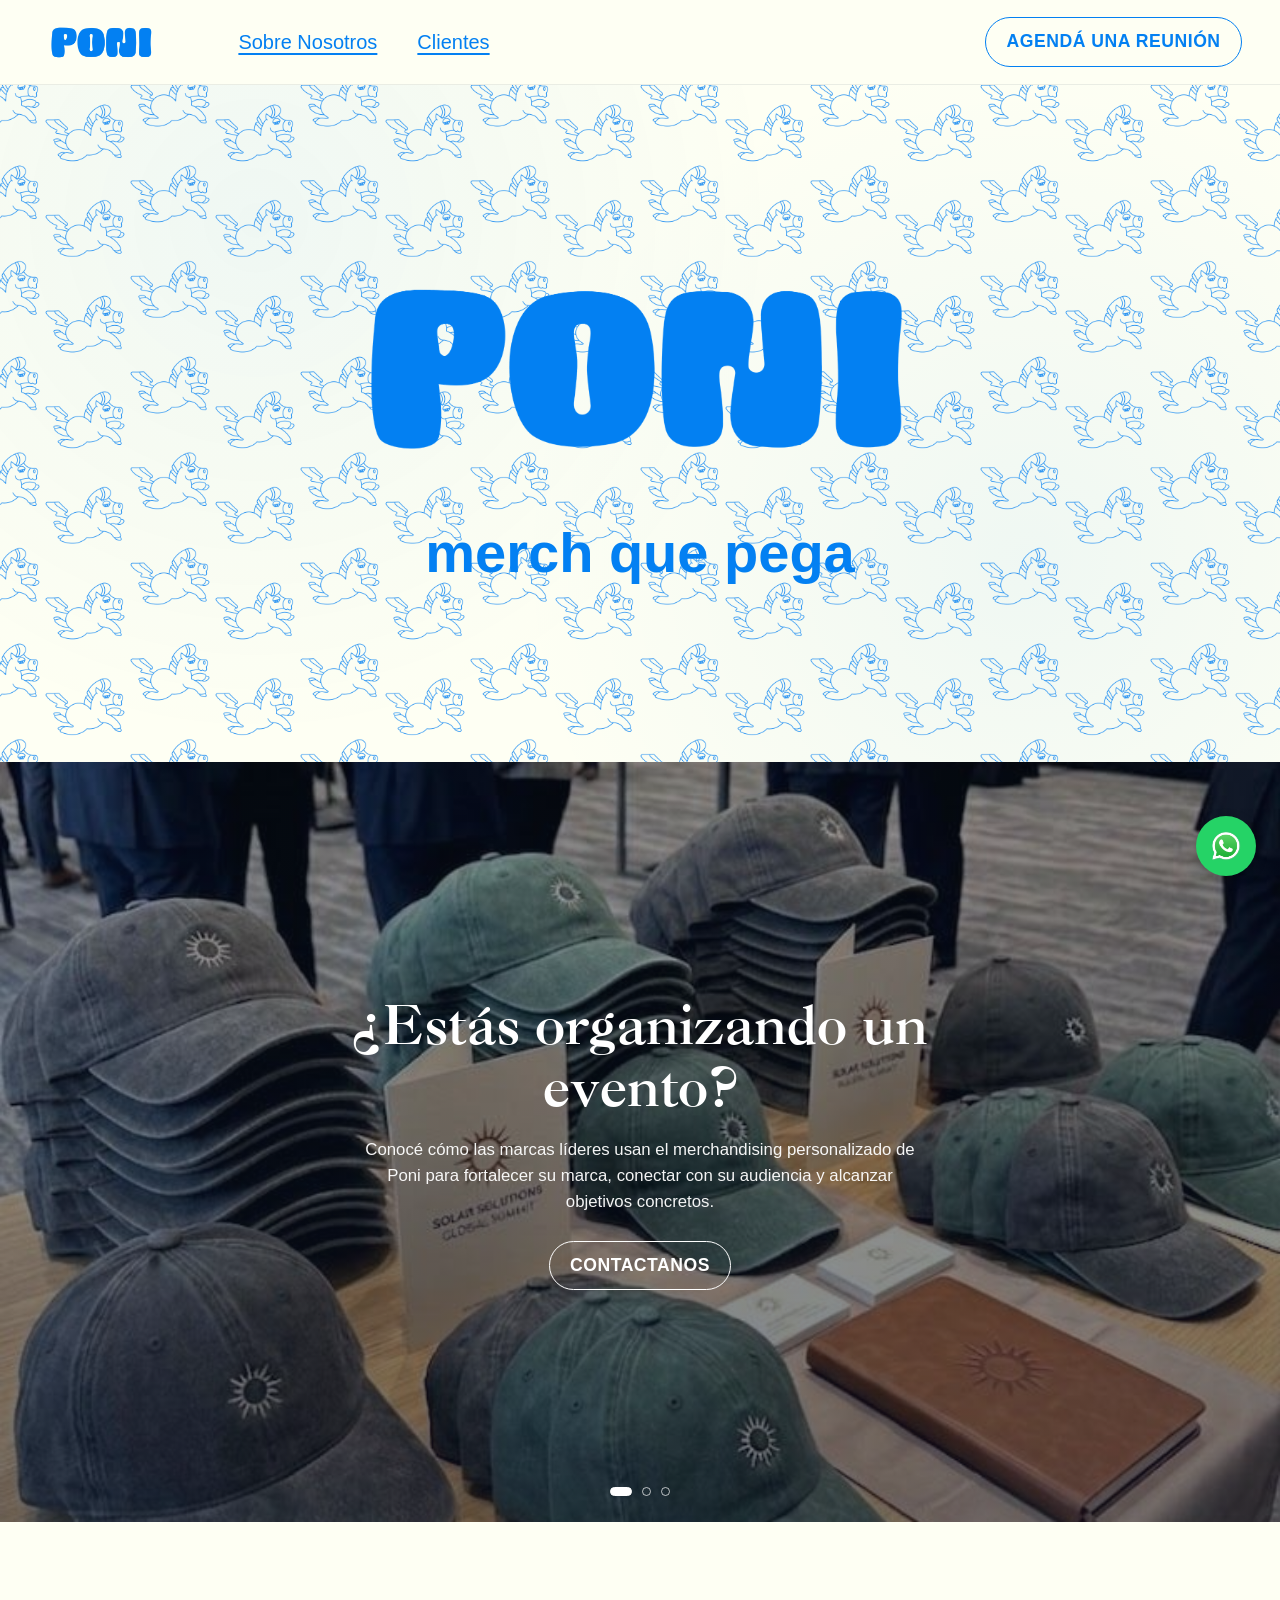
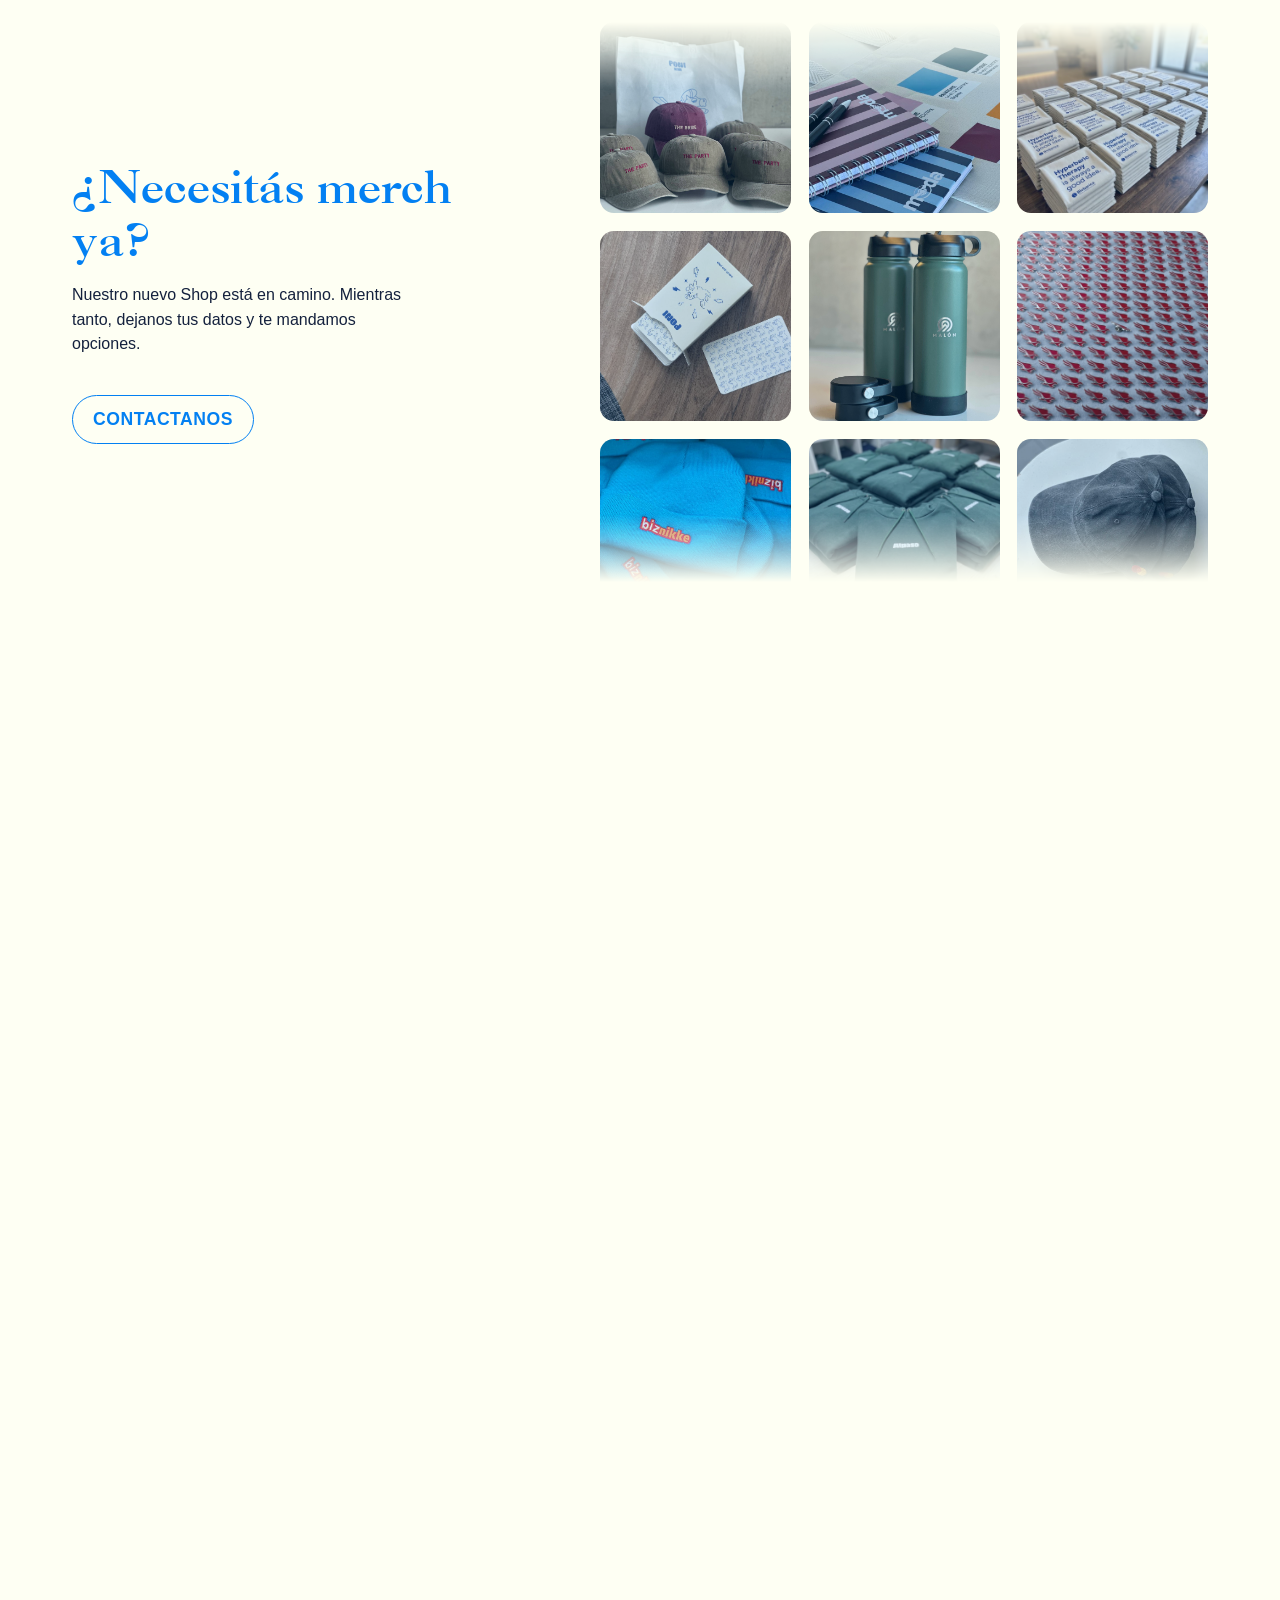
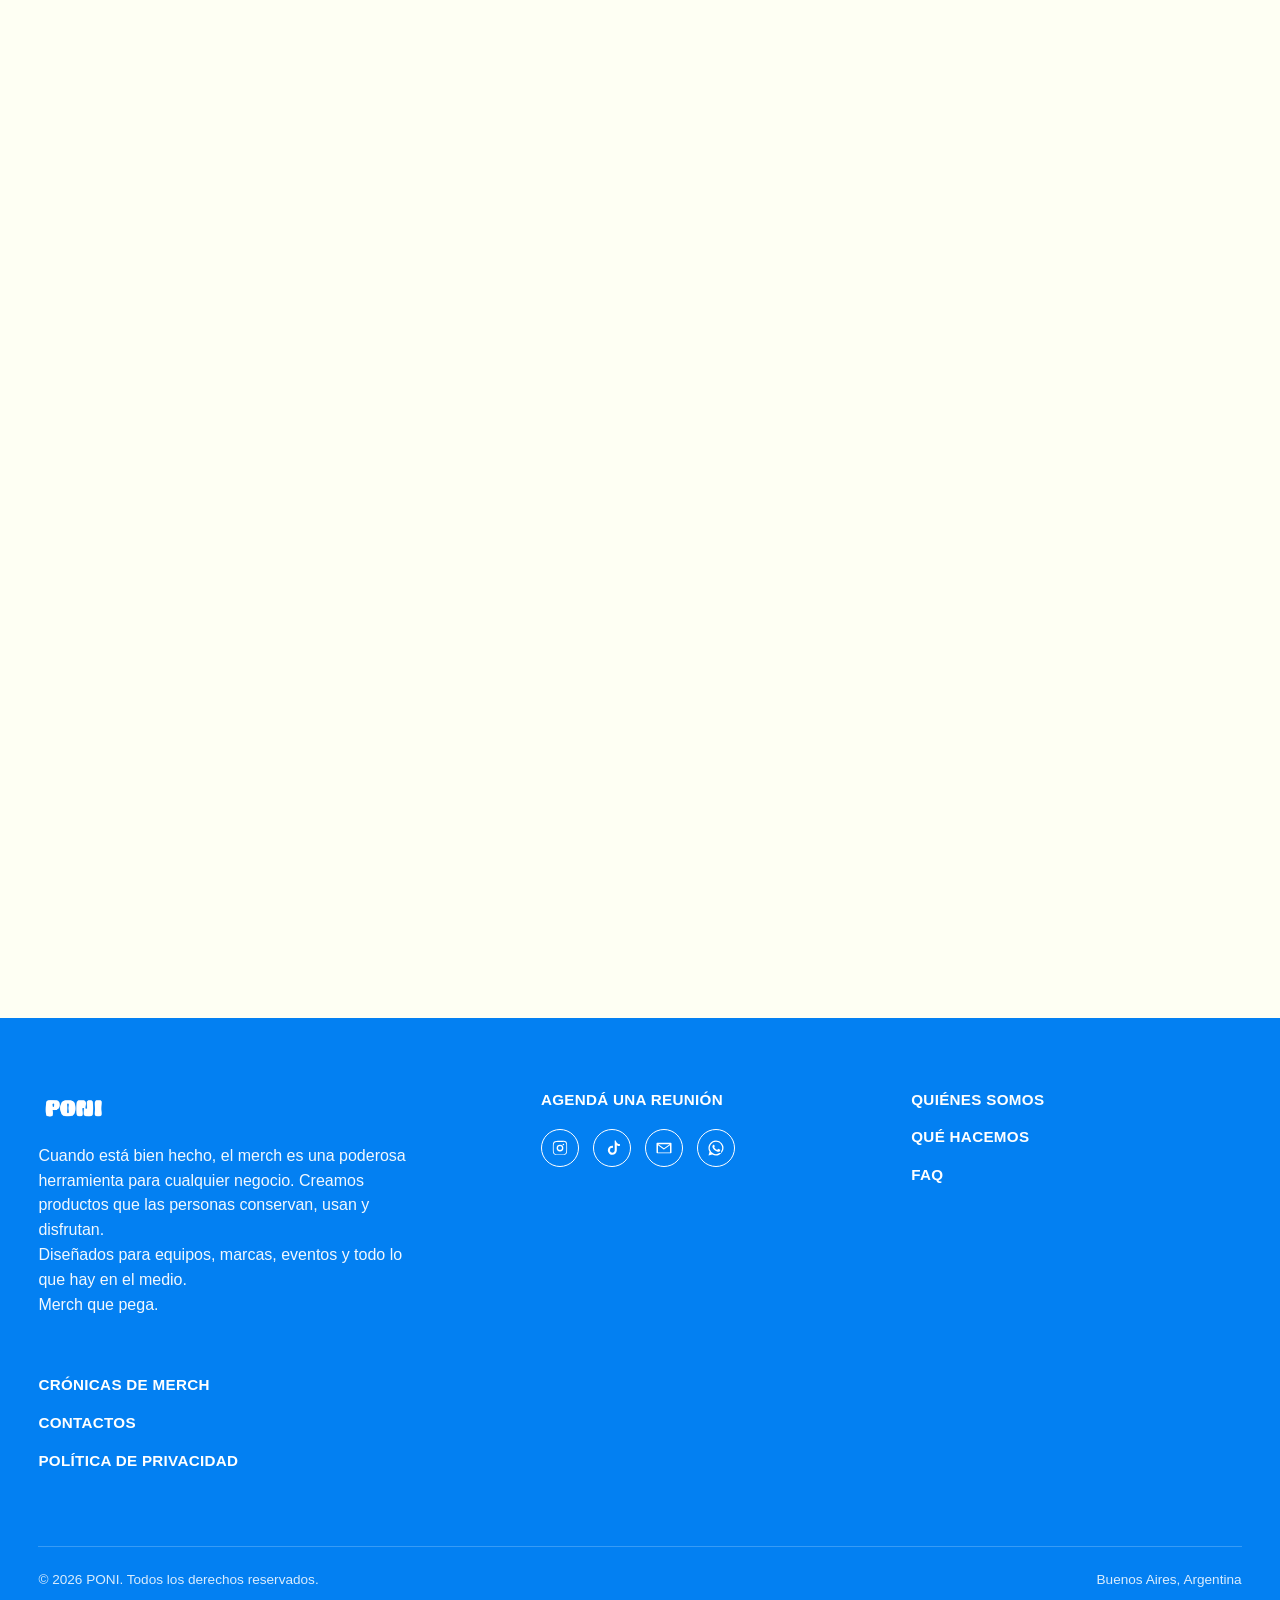
==== commit 95dd5a7a: "Add Open Graph meta tags to index.html Added Open Graph meta tags for improved social sharing." ====
--- a/index.html
+++ b/index.html
@@ -4,16 +4,20 @@
   <meta charset="UTF-8">
   <meta name="viewport" content="width=device-width, initial-scale=1.0">
   <meta http-equiv="Content-Security-Policy" content="default-src 'self'; style-src 'self' 'unsafe-inline' https://fonts.googleapis.com; font-src 'self' https://fonts.gstatic.com; img-src 'self' data:; script-src 'self'; connect-src 'self'; object-src 'none'; base-uri 'self'; form-action 'self' mailto:; frame-ancestors 'none';">
-<meta name="referrer" content="strict-origin-when-cross-origin">
+  <meta name="referrer" content="strict-origin-when-cross-origin">
   <title>Merch Personalizado y Merchandising Empresarial en Argentina | PONI</title>
-<meta name="description" content="Creamos merch personalizado para empresas y eventos: botellas, tote bags, remeras, termos, mates, stickers y más. Merchandising empresarial que tus clientes van a usar de verdad. Pedí tu cotización.">
+  <meta name="description" content="Creamos merch personalizado para empresas y eventos: botellas, tote bags, remeras, termos, mates, stickers y más. Merchandising empresarial que tus clientes van a usar de verdad. Pedí tu cotización.">
   <link rel="preconnect" href="https://fonts.googleapis.com">
   <link rel="preconnect" href="https://fonts.gstatic.com" crossorigin>
   <link href="https://fonts.googleapis.com/css2?family=Baloo+2:wght@600;700;800&family=Playfair+Display:ital,wght@0,500;0,600;0,700;1,600&family=Poppins:wght@400;500;600;700&display=swap" rel="stylesheet">
   <link rel="stylesheet" href="css/style.css">
   <link rel="icon" type="image/png" href="poni-beso.png">
- 
-</script> <script src="js/schema.json" type="application/ld+json"></script>
+  <script src="js/schema.json" type="application/ld+json"></script>
+  <meta property="og:title" content="Merch Personalizado y Merchandising Empresarial | PONI">
+<meta property="og:description" content="Creamos merch personalizado para empresas y eventos: botellas, tote bags, remeras, termos y más.">
+<meta property="og:image" content="https://mundoponi.com/images/logo-poni.png">
+<meta property="og:url" content="https://mundoponi.com/">
+<meta property="og:type" content="website">
 </head>
 <body>
   <header class="site-header">
@@ -199,10 +203,10 @@
     </div>
   </footer>
   <script src="js/main.js"></script>
-  
- <a href="https://wa.me/5491173352341?text=Hola!%20Te%20escribo%20desde%20la%20web.%20Quer%C3%ADa%20pedir%20un%20presupuesto%20de%20merch%20%3A)" class="whatsapp-float" target="_blank" aria-label="Escribinos por WhatsApp">
-  <img src="images/whatsapp-icon.png" alt="WhatsApp">
-</a>
-  
+
+  <a href="https://wa.me/5491173352341?text=Hola!%20Te%20escribo%20desde%20la%20web.%20Quer%C3%ADa%20pedir%20un%20presupuesto%20de%20merch%20%3A)" class="whatsapp-float" target="_blank" aria-label="Escribinos por WhatsApp">
+    <img src="images/whatsapp-icon.png" alt="WhatsApp">
+  </a>
+
 </body>
 </html>
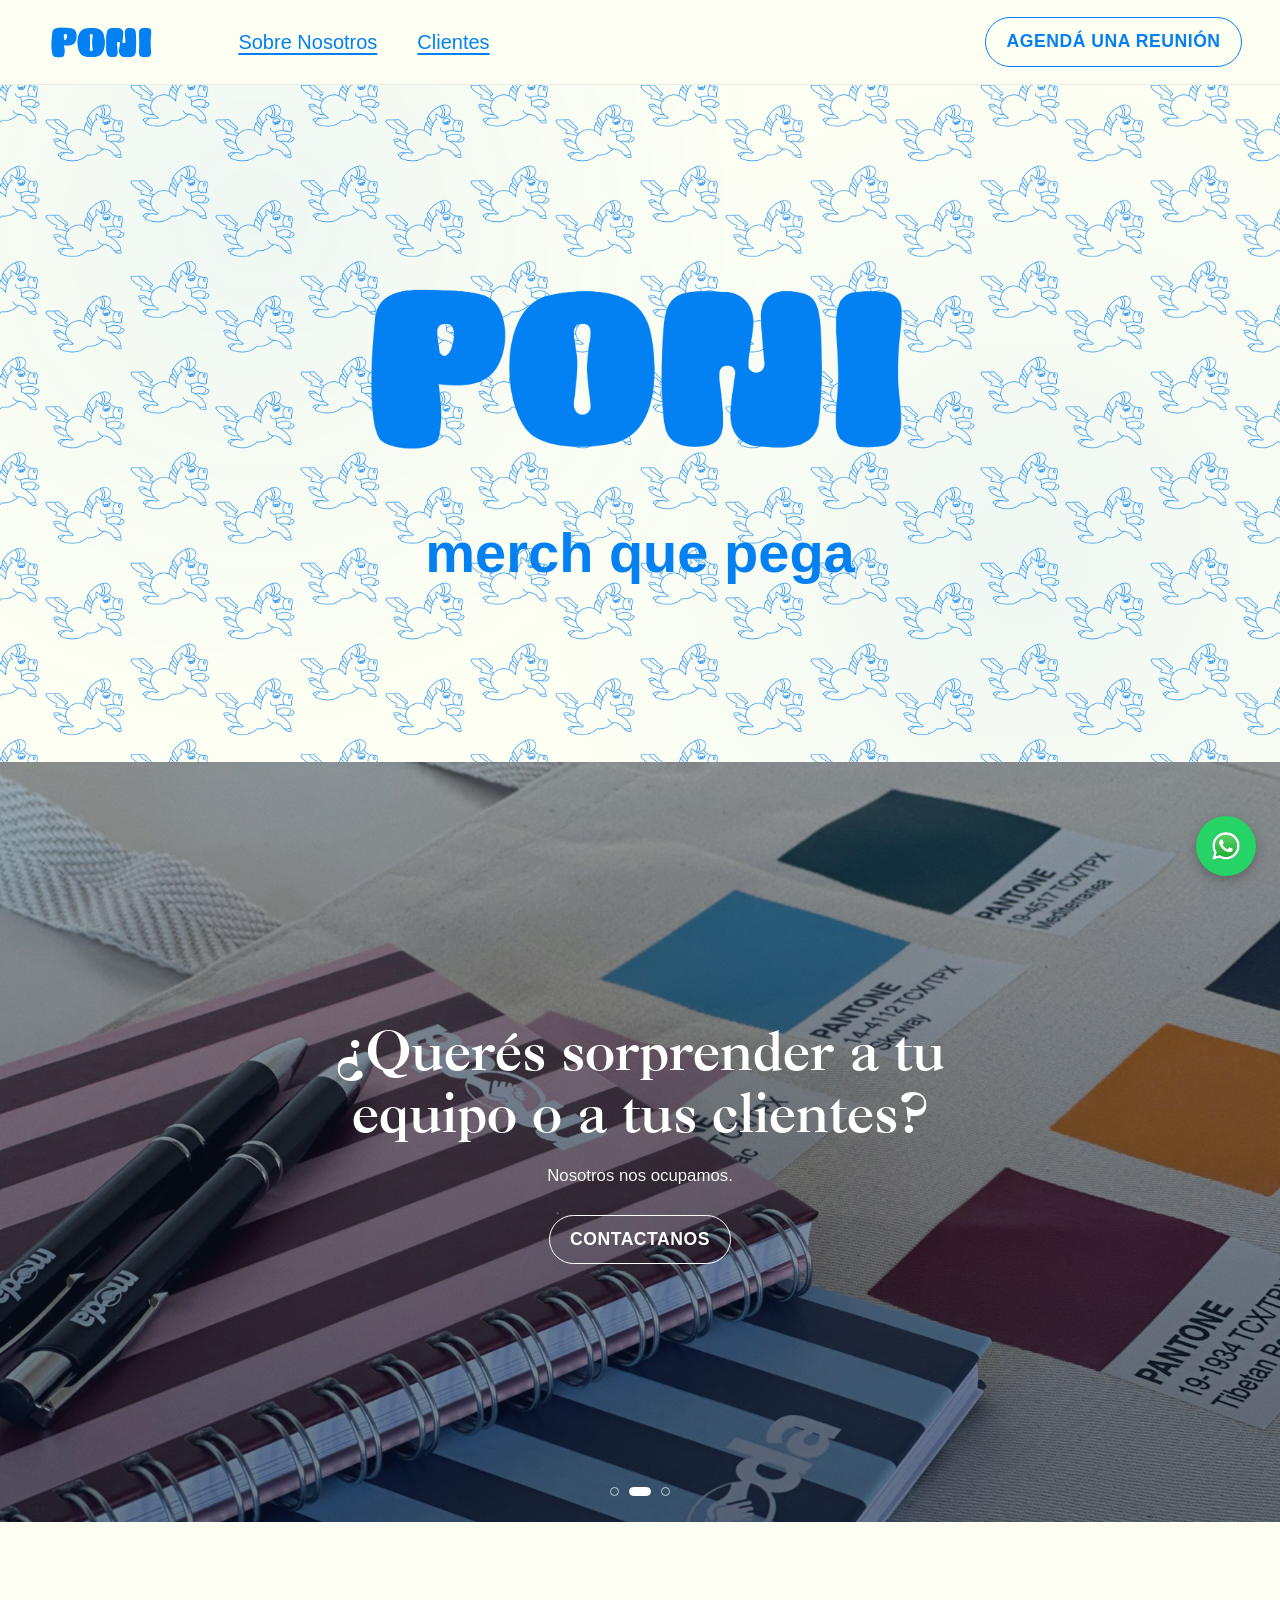
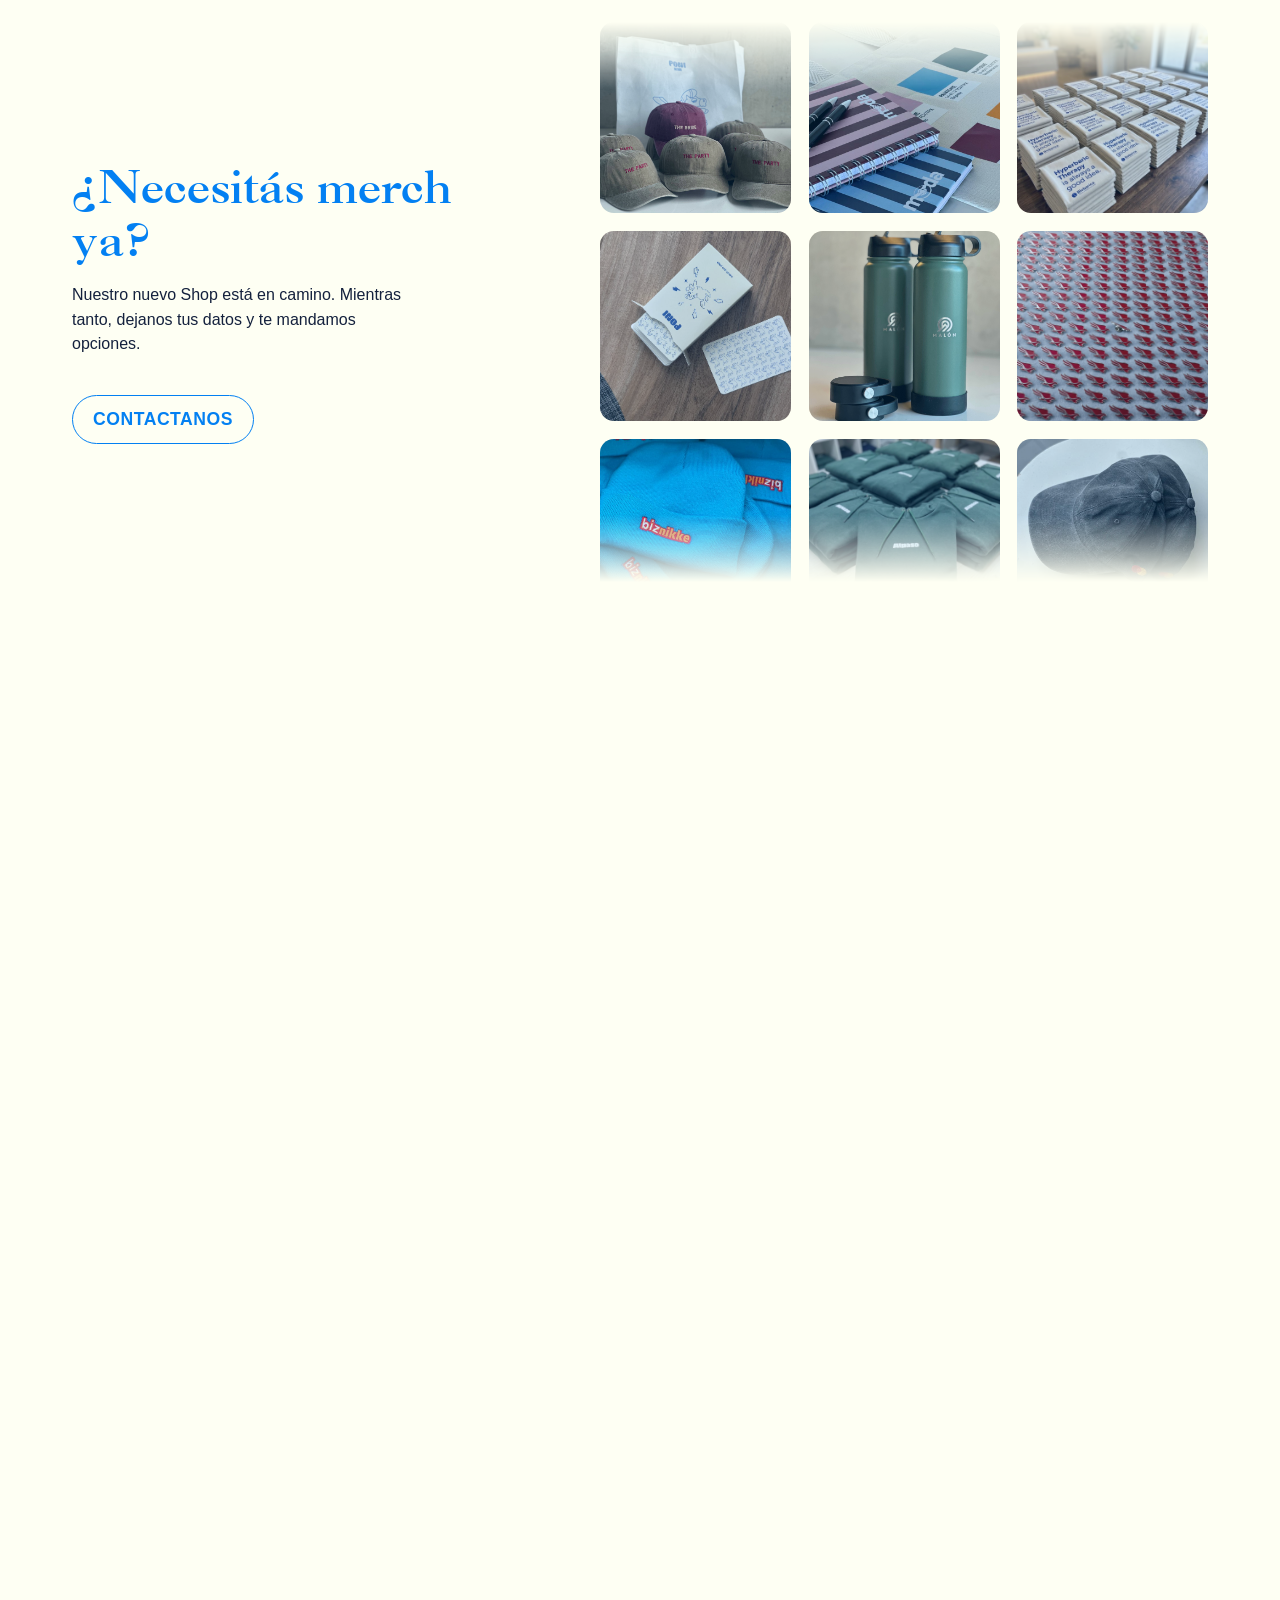
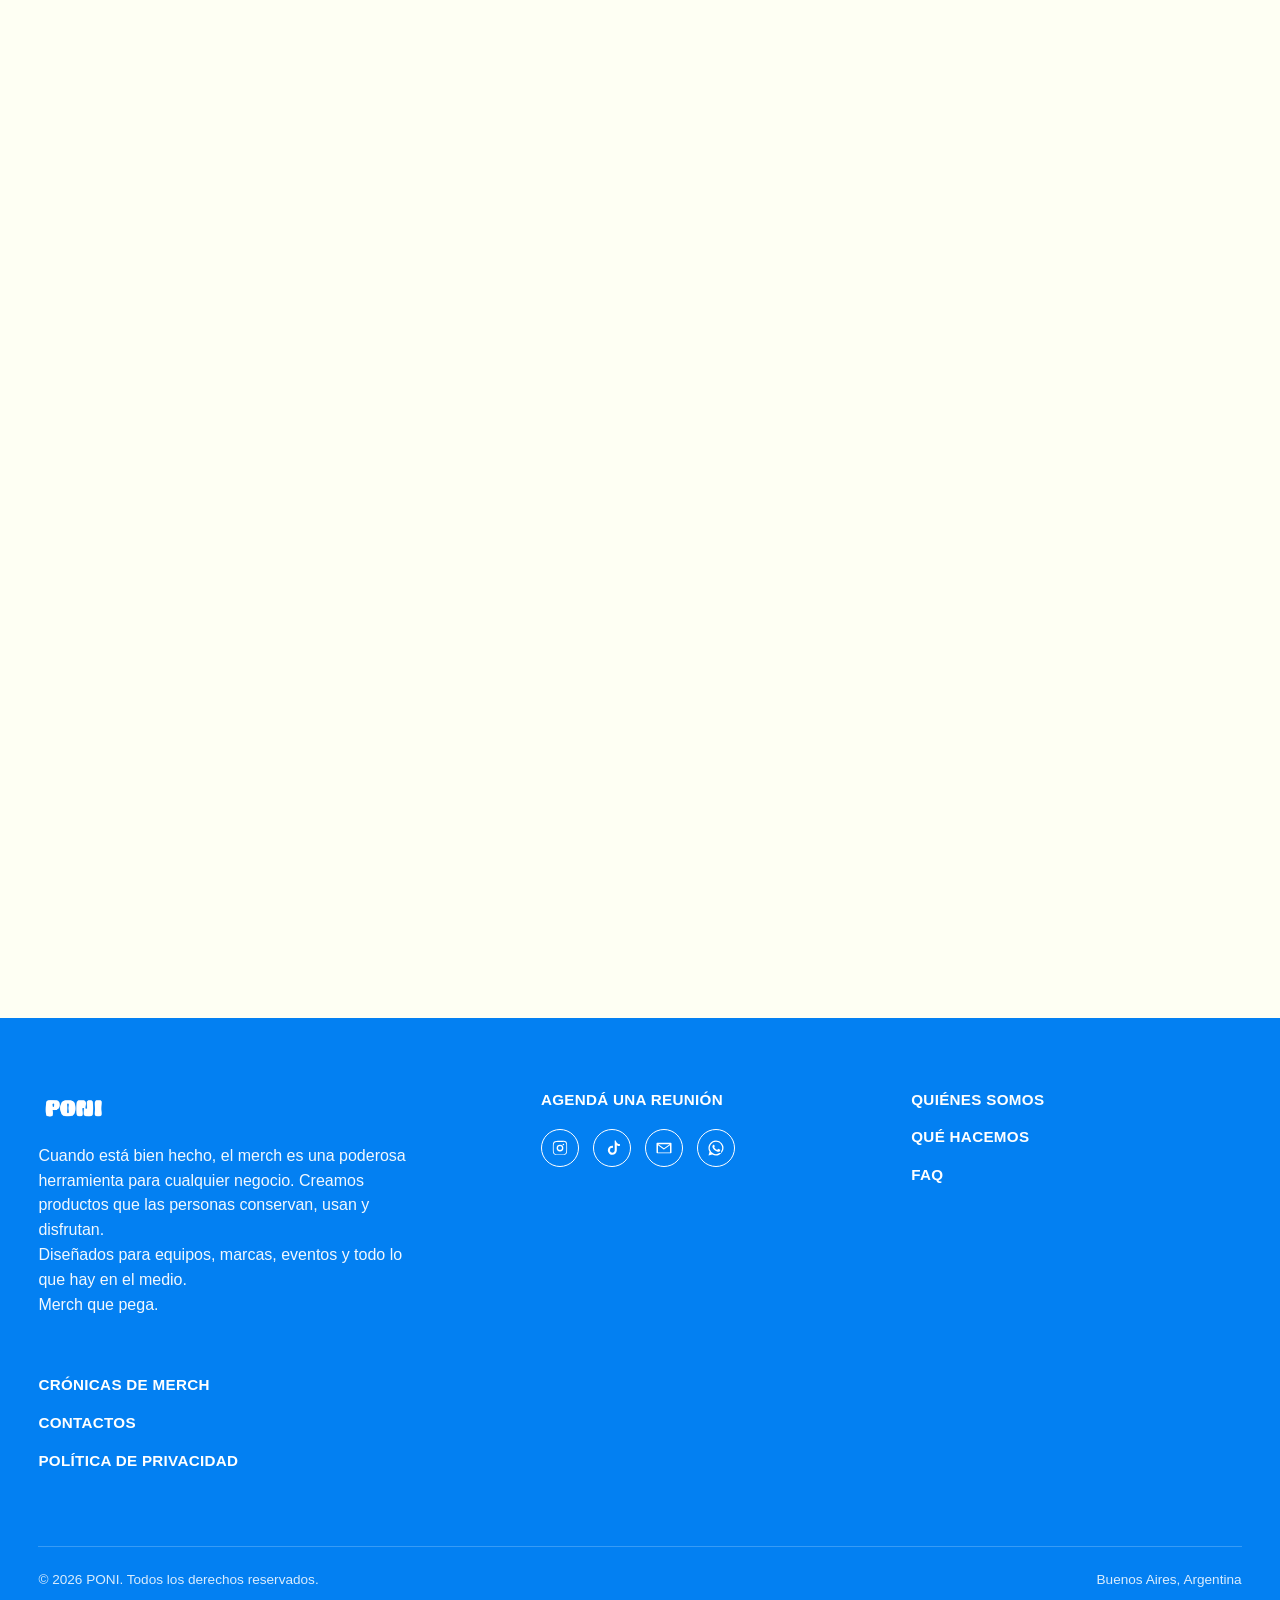
==== commit 0d72d1f3: "Update index.html" ====
--- a/index.html
+++ b/index.html
@@ -101,7 +101,7 @@
     <div class="pc-track">
       <a class="pc-item" href="clientes.html"><img src="images/gallery-4.jpg" alt="Tote bags personalizadas"></a>
       <a class="pc-item" href="clientes.html"><img src="images/pins.JPG" alt="Mastercard pins personalizados"></a>
-      <a class="pc-item" href="clientes.html"><img src="images/gallery-2.jpg" alt="Gorras bordadas o estampadas"></a>
+      <a class="pc-item" href="clientes.html"><img src="images/gallery-2.jpg" alt="Gorras bordadas o estampadas para despedida de soltera"></a>
       <a class="pc-item" href="clientes.html"><img src="images/cl-pampajet.jpg" alt="Pins personalizados"></a>
     </div>
   </div>
